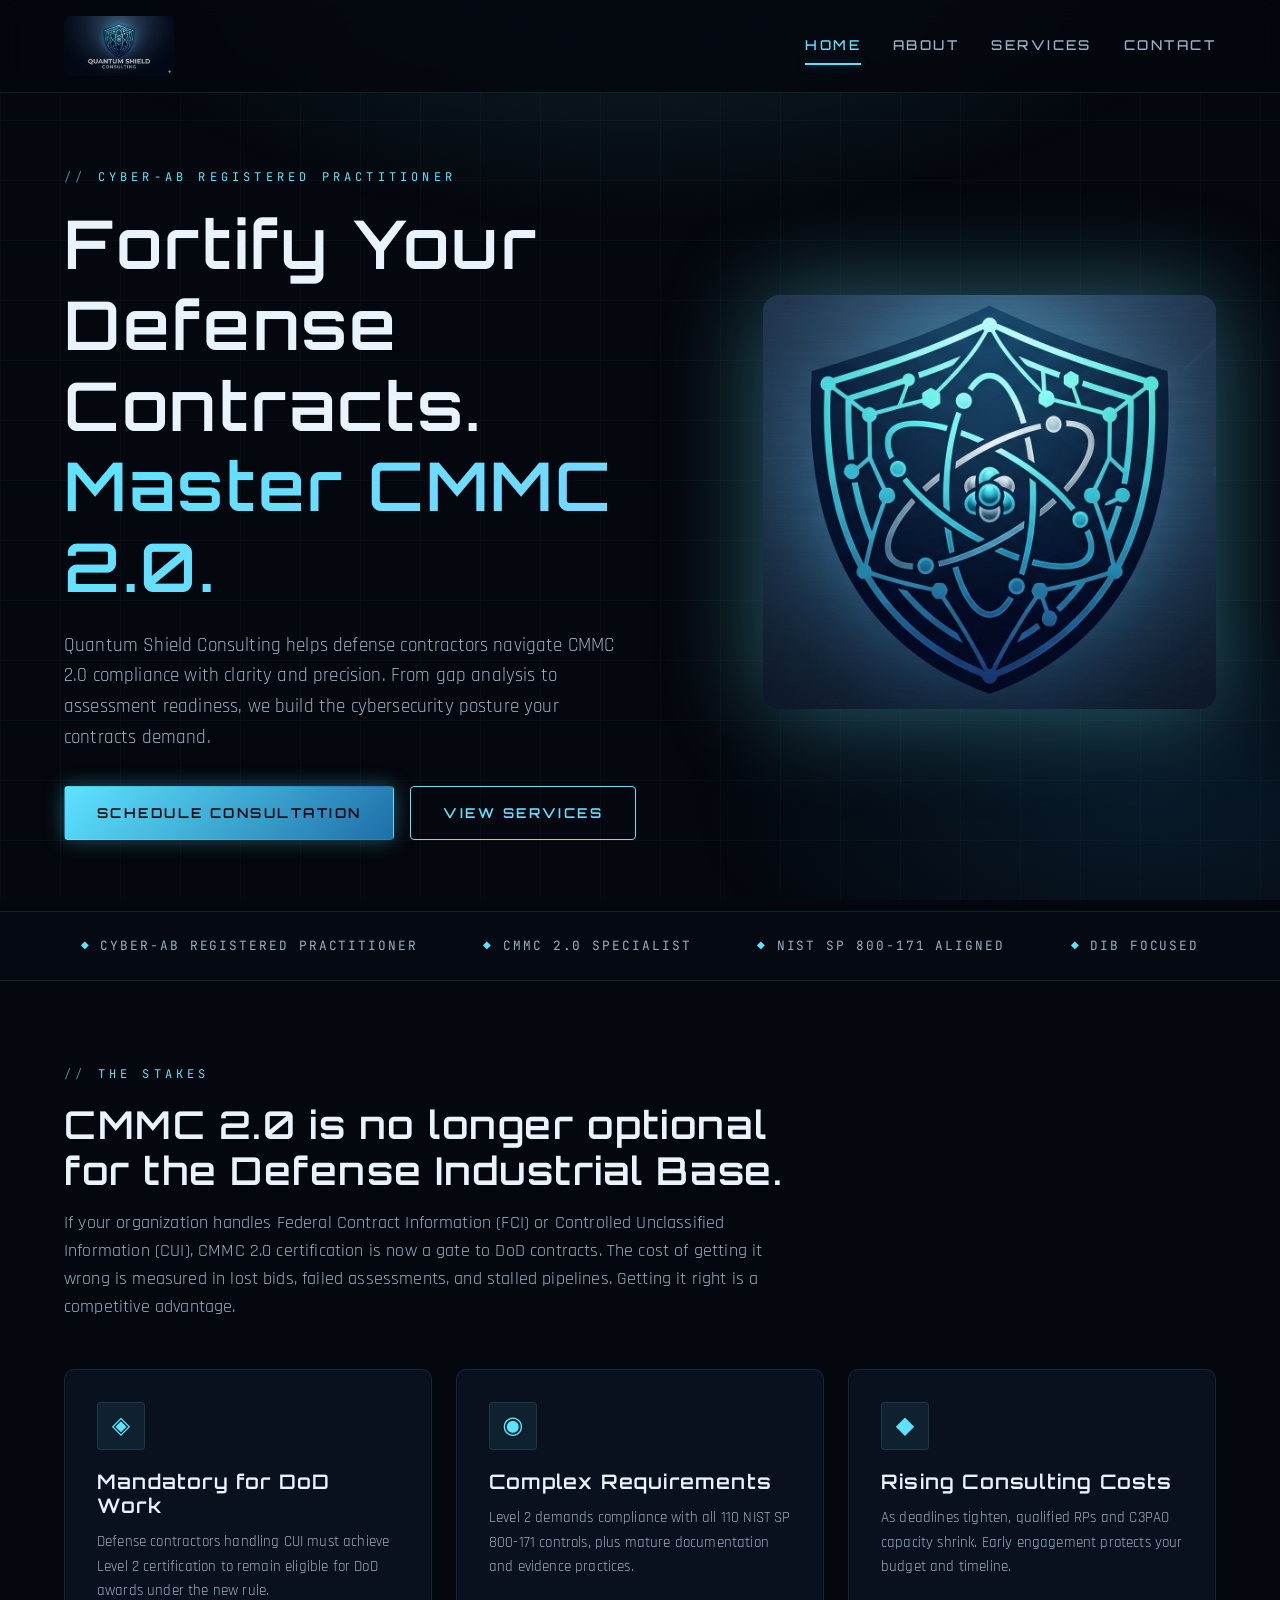
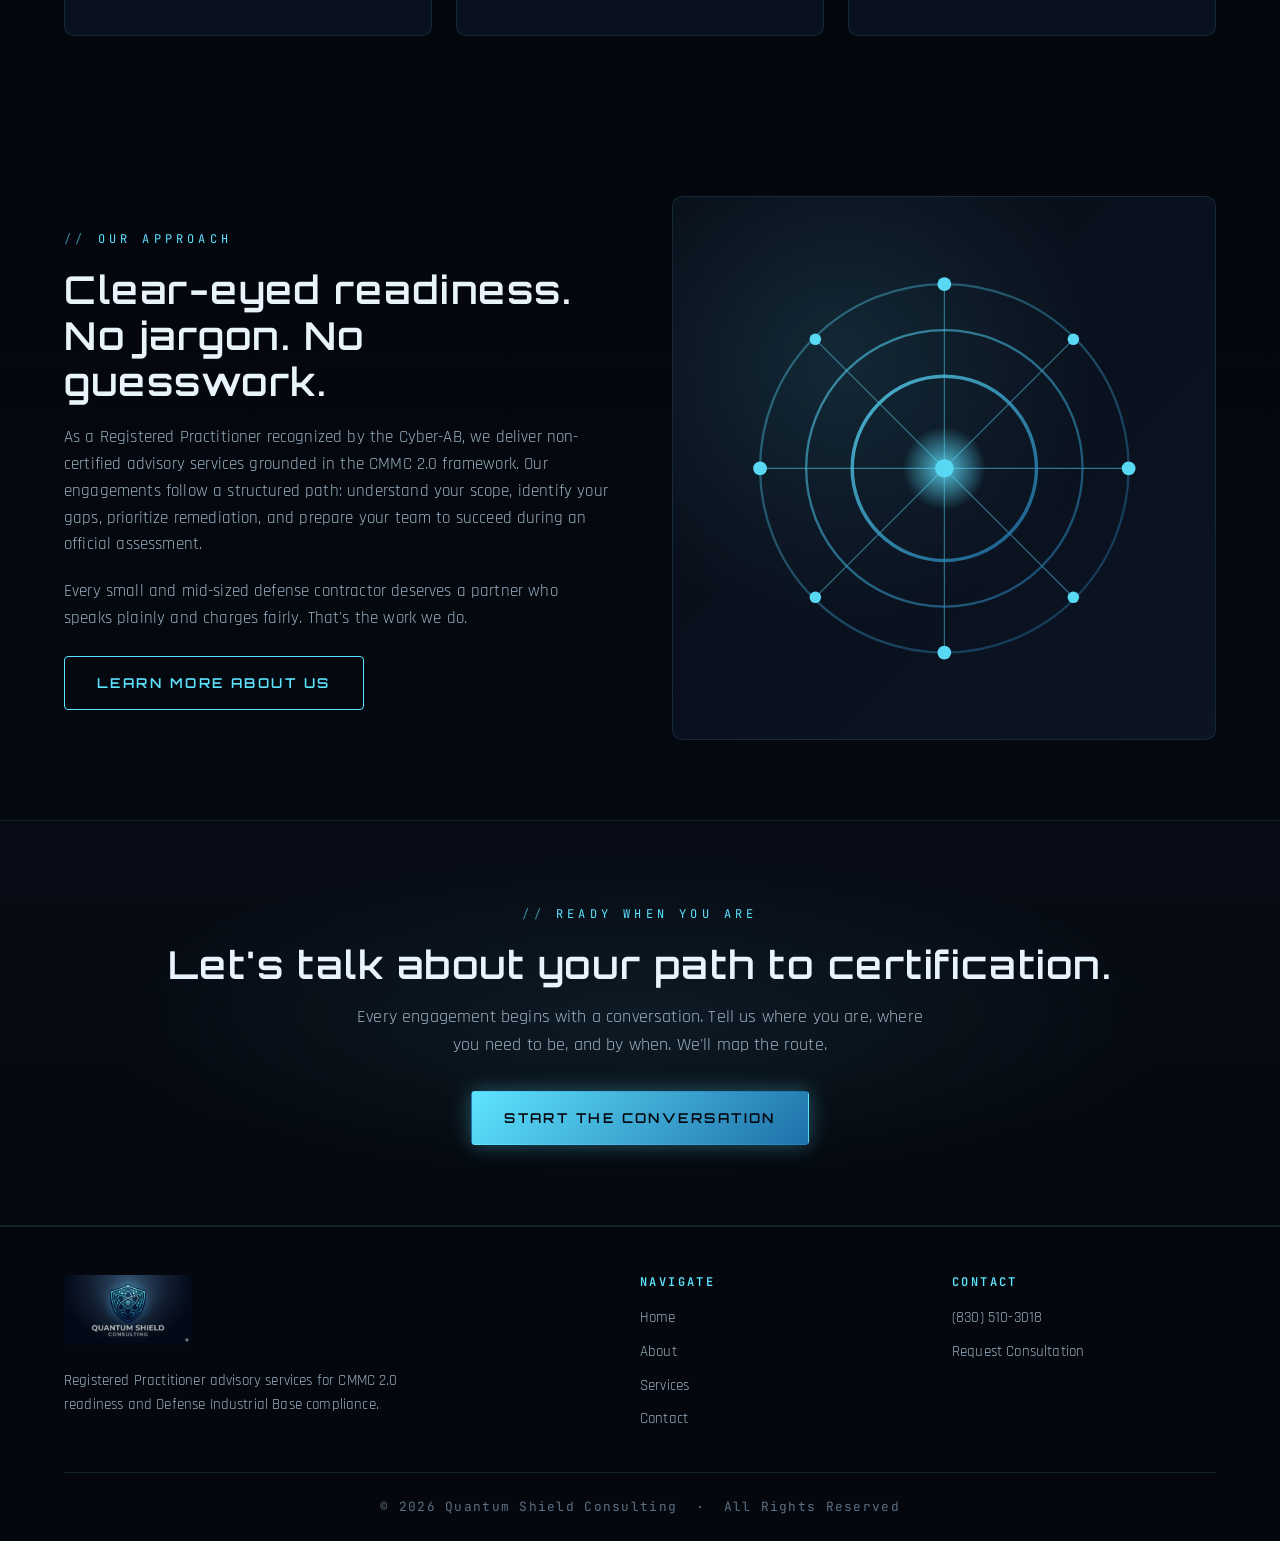
==== quantum-shield-website 2/index.html @ e6c02e5f "Add files via upload" ====
<!DOCTYPE html>
<html lang="en">
<head>
<meta charset="UTF-8">
<meta name="viewport" content="width=device-width, initial-scale=1.0">
<title>Quantum Shield Consulting — CMMC 2.0 Readiness & Compliance</title>
<meta name="description" content="Quantum Shield Consulting is a Cyber-AB Registered Practitioner (RP) firm helping defense contractors prepare for CMMC 2.0 certification.">
<link rel="icon" type="image/png" href="assets/logo.png">
<link rel="preconnect" href="https://fonts.googleapis.com">
<link rel="preconnect" href="https://fonts.gstatic.com" crossorigin>
<link href="https://fonts.googleapis.com/css2?family=Orbitron:wght@500;600;700;800&family=Rajdhani:wght@400;500;600;700&family=JetBrains+Mono:wght@400;500&display=swap" rel="stylesheet">
<link rel="stylesheet" href="styles.css">
</head>
<body>

<header class="site-header">
  <div class="nav-container">
    <a href="index.html" class="brand">
      <img src="assets/logo.png" alt="Quantum Shield Consulting" class="brand-logo">
    </a>
    <button class="nav-toggle" aria-label="Toggle menu" onclick="document.getElementById('nav-menu').classList.toggle('open')">☰</button>
    <nav>
      <ul id="nav-menu">
        <li><a href="index.html" class="active">Home</a></li>
        <li><a href="about.html">About</a></li>
        <li><a href="services.html">Services</a></li>
        <li><a href="contact.html">Contact</a></li>
      </ul>
    </nav>
  </div>
</header>

<main>

  <!-- HERO -->
  <section class="hero">
    <div class="container">
      <div class="hero-grid">
        <div>
          <span class="eyebrow fade-up">Cyber-AB Registered Practitioner</span>
          <h1 class="fade-up delay-1">
            Fortify Your Defense Contracts.
            <span class="accent">Master CMMC 2.0.</span>
          </h1>
          <p class="hero-sub fade-up delay-2">
            Quantum Shield Consulting helps defense contractors navigate CMMC 2.0
            compliance with clarity and precision. From gap analysis to assessment
            readiness, we build the cybersecurity posture your contracts demand.
          </p>
          <div class="hero-ctas fade-up delay-3">
            <a href="contact.html" class="btn btn-primary">Schedule Consultation</a>
            <a href="services.html" class="btn btn-outline">View Services</a>
          </div>
        </div>
        <div class="hero-visual fade-up delay-2">
          <img src="assets/logo-shield.png" alt="Quantum Shield emblem">
        </div>
      </div>
    </div>
  </section>

  <!-- CREDENTIAL BAR -->
  <div class="credential-bar">
    <div class="container">
      <div class="credential-item">Cyber-AB Registered Practitioner</div>
      <div class="credential-item">CMMC 2.0 Specialist</div>
      <div class="credential-item">NIST SP 800-171 Aligned</div>
      <div class="credential-item">DIB Focused</div>
    </div>
  </div>

  <!-- WHY CMMC MATTERS -->
  <section>
    <div class="container">
      <div class="section-header">
        <span class="eyebrow">The Stakes</span>
        <h2>CMMC 2.0 is no longer optional for the Defense Industrial Base.</h2>
        <p>
          If your organization handles Federal Contract Information (FCI) or Controlled
          Unclassified Information (CUI), CMMC 2.0 certification is now a gate to DoD
          contracts. The cost of getting it wrong is measured in lost bids, failed
          assessments, and stalled pipelines. Getting it right is a competitive advantage.
        </p>
      </div>

      <div class="card-grid">
        <div class="card">
          <div class="card-icon">◈</div>
          <h3>Mandatory for DoD Work</h3>
          <p>Defense contractors handling CUI must achieve Level 2 certification to remain eligible for DoD awards under the new rule.</p>
        </div>
        <div class="card">
          <div class="card-icon">◉</div>
          <h3>Complex Requirements</h3>
          <p>Level 2 demands compliance with all 110 NIST SP 800-171 controls, plus mature documentation and evidence practices.</p>
        </div>
        <div class="card">
          <div class="card-icon">◆</div>
          <h3>Rising Consulting Costs</h3>
          <p>As deadlines tighten, qualified RPs and C3PAO capacity shrink. Early engagement protects your budget and timeline.</p>
        </div>
      </div>
    </div>
  </section>

  <!-- OUR APPROACH -->
  <section style="background: linear-gradient(180deg, transparent, rgba(7,12,22,0.4));">
    <div class="container">
      <div class="feature-row">
        <div>
          <span class="eyebrow">Our Approach</span>
          <h2>Clear-eyed readiness. No jargon. No guesswork.</h2>
          <p style="margin: 1.25rem 0;">
            As a Registered Practitioner recognized by the Cyber-AB, we deliver
            non-certified advisory services grounded in the CMMC 2.0 framework. Our
            engagements follow a structured path: understand your scope, identify your
            gaps, prioritize remediation, and prepare your team to succeed during an
            official assessment.
          </p>
          <p>
            Every small and mid-sized defense contractor deserves a partner who speaks
            plainly and charges fairly. That's the work we do.
          </p>
          <a href="about.html" class="btn btn-outline" style="margin-top: 1.5rem;">Learn More About Us</a>
        </div>
        <div class="feature-visual orbital-container">
          <svg class="orbital-svg" viewBox="0 0 200 200" xmlns="http://www.w3.org/2000/svg">
            <defs>
              <linearGradient id="g1" x1="0%" y1="0%" x2="100%" y2="100%">
                <stop offset="0%" stop-color="#5ee3ff"/>
                <stop offset="100%" stop-color="#1e6fa8"/>
              </linearGradient>
              <radialGradient id="centerGlow">
                <stop offset="0%" stop-color="#5ee3ff" stop-opacity="0.9"/>
                <stop offset="100%" stop-color="#5ee3ff" stop-opacity="0"/>
              </radialGradient>
            </defs>

            <!-- Static cross lines with subtle pulse -->
            <g class="cross-lines" stroke="#5ee3ff" stroke-width="0.5" opacity="0.5">
              <line x1="100" y1="20" x2="100" y2="180"/>
              <line x1="20" y1="100" x2="180" y2="100"/>
              <line x1="44" y1="44" x2="156" y2="156"/>
              <line x1="156" y1="44" x2="44" y2="156"/>
            </g>

            <!-- Outer ring (rotates slowly clockwise) -->
            <g class="ring ring-outer">
              <circle cx="100" cy="100" r="80" fill="none" stroke="url(#g1)" stroke-width="1" opacity="0.4"/>
              <circle class="dot dot-1" cx="100" cy="20" r="3" fill="#5ee3ff"/>
              <circle class="dot dot-2" cx="180" cy="100" r="3" fill="#5ee3ff"/>
              <circle class="dot dot-3" cx="100" cy="180" r="3" fill="#5ee3ff"/>
              <circle class="dot dot-4" cx="20" cy="100" r="3" fill="#5ee3ff"/>
            </g>

            <!-- Middle ring (rotates faster counter-clockwise) -->
            <g class="ring ring-middle">
              <circle cx="100" cy="100" r="60" fill="none" stroke="url(#g1)" stroke-width="1" opacity="0.6"/>
              <circle class="dot dot-5" cx="156" cy="44" r="2.5" fill="#5ee3ff"/>
              <circle class="dot dot-6" cx="156" cy="156" r="2.5" fill="#5ee3ff"/>
              <circle class="dot dot-7" cx="44" cy="156" r="2.5" fill="#5ee3ff"/>
              <circle class="dot dot-8" cx="44" cy="44" r="2.5" fill="#5ee3ff"/>
            </g>

            <!-- Inner ring (rotates fastest clockwise) -->
            <g class="ring ring-inner">
              <circle cx="100" cy="100" r="40" fill="none" stroke="url(#g1)" stroke-width="1.5" opacity="0.8"/>
            </g>

            <!-- Center glow + core dot -->
            <circle class="center-glow" cx="100" cy="100" r="18" fill="url(#centerGlow)"/>
            <circle class="center-dot" cx="100" cy="100" r="4" fill="#5ee3ff"/>
          </svg>
        </div>
      </div>
    </div>
  </section>

  <!-- CTA -->
  <section class="cta-section">
    <div class="container">
      <span class="eyebrow">Ready When You Are</span>
      <h2>Let's talk about your path to certification.</h2>
      <p>
        Every engagement begins with a conversation. Tell us where you are, where you
        need to be, and by when. We'll map the route.
      </p>
      <a href="contact.html" class="btn btn-primary">Start the Conversation</a>
    </div>
  </section>

</main>

<footer class="site-footer">
  <div class="container">
    <div class="footer-grid">
      <div class="footer-brand">
        <a href="index.html" class="brand">
          <img src="assets/logo.png" alt="Quantum Shield Consulting" class="footer-logo">
        </a>
        <p>Registered Practitioner advisory services for CMMC 2.0 readiness and Defense Industrial Base compliance.</p>
      </div>
      <div>
        <h4>Navigate</h4>
        <ul>
          <li><a href="index.html">Home</a></li>
          <li><a href="about.html">About</a></li>
          <li><a href="services.html">Services</a></li>
          <li><a href="contact.html">Contact</a></li>
        </ul>
      </div>
      <div>
        <h4>Contact</h4>
        <ul>
          <li><a href="tel:+18305103018">(830) 510-3018</a></li>
          <li><a href="contact.html">Request Consultation</a></li>
        </ul>
      </div>
    </div>
    <div class="footer-bottom">
      © 2026 Quantum Shield Consulting &nbsp;·&nbsp; All Rights Reserved
    </div>
  </div>
</footer>

<script>
  // 3D tilt effect on the orbital visual
  document.querySelectorAll('.orbital-container').forEach(container => {
    const svg = container.querySelector('.orbital-svg');
    if (!svg) return;

    container.addEventListener('mousemove', (e) => {
      const rect = container.getBoundingClientRect();
      const x = e.clientX - rect.left;
      const y = e.clientY - rect.top;
      const centerX = rect.width / 2;
      const centerY = rect.height / 2;
      const rotateX = ((y - centerY) / centerY) * -12;
      const rotateY = ((x - centerX) / centerX) * 12;
      svg.style.transform = `perspective(900px) rotateX(${rotateX}deg) rotateY(${rotateY}deg) scale(1.02)`;
    });

    container.addEventListener('mouseleave', () => {
      svg.style.transform = 'perspective(900px) rotateX(0deg) rotateY(0deg) scale(1)';
    });
  });
</script>

</body>
</html>
---- quantum-shield-website 2/styles.css ----
/* =========================================================
   Quantum Shield Consulting — Global Styles
   Palette pulled from the company logo:
     - Deep space black/navy backgrounds
     - Cyan / electric teal primary accents
     - Silver-white text
   ========================================================= */

:root {
  --bg-0: #04070d;
  --bg-1: #070c16;
  --bg-2: #0c1424;
  --bg-panel: rgba(12, 22, 38, 0.72);
  --border-subtle: rgba(100, 220, 255, 0.12);
  --border-strong: rgba(100, 220, 255, 0.28);

  --accent: #5ee3ff;          /* cyan highlight from logo */
  --accent-2: #7bd4ff;
  --accent-deep: #1e6fa8;     /* deeper navy-cyan */
  --accent-glow: rgba(94, 227, 255, 0.35);

  --text-primary: #e8f3fb;
  --text-secondary: #9ab0c2;
  --text-muted: #5d6f82;

  --font-display: 'Orbitron', 'Rajdhani', system-ui, sans-serif;
  --font-body: 'Rajdhani', 'Inter', system-ui, sans-serif;
  --font-mono: 'JetBrains Mono', 'Courier New', monospace;

  --radius: 4px;
  --radius-lg: 10px;
  --shadow-glow: 0 0 40px rgba(94, 227, 255, 0.08);
  --shadow-panel: 0 10px 40px rgba(0, 0, 0, 0.5);

  --max-width: 1200px;
}

* { box-sizing: border-box; margin: 0; padding: 0; }

html { scroll-behavior: smooth; }

body {
  font-family: var(--font-body);
  background: var(--bg-0);
  color: var(--text-primary);
  line-height: 1.6;
  min-height: 100vh;
  overflow-x: hidden;
  font-weight: 400;
  letter-spacing: 0.01em;
}

/* Atmospheric background grid */
body::before {
  content: '';
  position: fixed;
  inset: 0;
  background-image:
    linear-gradient(rgba(94, 227, 255, 0.035) 1px, transparent 1px),
    linear-gradient(90deg, rgba(94, 227, 255, 0.035) 1px, transparent 1px);
  background-size: 60px 60px;
  pointer-events: none;
  z-index: 0;
}

body::after {
  content: '';
  position: fixed;
  inset: 0;
  background:
    radial-gradient(ellipse 80% 60% at 50% -10%, rgba(94, 227, 255, 0.15), transparent 60%),
    radial-gradient(ellipse 60% 40% at 90% 90%, rgba(30, 111, 168, 0.18), transparent 60%);
  pointer-events: none;
  z-index: 0;
}

main, header, footer { position: relative; z-index: 1; }

/* ---------- Typography ---------- */
h1, h2, h3, h4 {
  font-family: var(--font-display);
  font-weight: 600;
  letter-spacing: 0.04em;
  color: var(--text-primary);
  line-height: 1.2;
}

h1 { font-size: clamp(2.2rem, 5vw, 3.8rem); }
h2 { font-size: clamp(1.6rem, 3.5vw, 2.4rem); }
h3 { font-size: 1.25rem; letter-spacing: 0.06em; }

p { color: var(--text-secondary); font-size: 1.05rem; }

a { color: var(--accent); text-decoration: none; transition: color 0.2s; }
a:hover { color: var(--accent-2); }

/* ---------- Header / Navigation ---------- */
.site-header {
  position: sticky;
  top: 0;
  z-index: 100;
  background: rgba(4, 7, 13, 0.85);
  backdrop-filter: blur(14px);
  -webkit-backdrop-filter: blur(14px);
  border-bottom: 1px solid var(--border-subtle);
}

.nav-container {
  max-width: var(--max-width);
  margin: 0 auto;
  padding: 1rem 1.5rem;
  display: flex;
  justify-content: space-between;
  align-items: center;
  gap: 1rem;
}

.brand {
  display: flex;
  align-items: center;
  gap: 0.85rem;
  color: var(--text-primary);
}

.brand-logo {
  height: 60px;
  width: auto;
  border-radius: 6px;
  transition: filter 0.3s;
}

.brand-logo:hover {
  filter: brightness(1.1) drop-shadow(0 0 12px rgba(94, 227, 255, 0.35));
}

.footer-logo {
  height: 70px;
  width: auto;
  border-radius: 6px;
  margin-bottom: 0.5rem;
}

/* Legacy brand text styles (kept for any residual use) */
.brand img:not(.brand-logo):not(.footer-logo) {
  height: 46px;
  width: auto;
  filter: drop-shadow(0 0 8px rgba(94, 227, 255, 0.25));
}

.brand-name {
  font-family: var(--font-display);
  font-size: 1.1rem;
  font-weight: 700;
  letter-spacing: 0.12em;
  text-transform: uppercase;
  line-height: 1;
}

.brand-tag {
  display: block;
  font-family: var(--font-mono);
  font-size: 0.65rem;
  color: var(--accent);
  letter-spacing: 0.3em;
  margin-top: 4px;
  text-transform: uppercase;
}

nav ul {
  list-style: none;
  display: flex;
  gap: 2rem;
}

nav a {
  font-family: var(--font-display);
  font-size: 0.85rem;
  font-weight: 500;
  letter-spacing: 0.18em;
  text-transform: uppercase;
  color: var(--text-secondary);
  padding: 0.5rem 0;
  position: relative;
}

nav a:hover, nav a.active {
  color: var(--accent);
}

nav a.active::after {
  content: '';
  position: absolute;
  bottom: -4px;
  left: 0;
  right: 0;
  height: 2px;
  background: var(--accent);
  box-shadow: 0 0 10px var(--accent-glow);
}

.nav-toggle {
  display: none;
  background: none;
  border: 1px solid var(--border-strong);
  color: var(--accent);
  font-size: 1.5rem;
  padding: 0.3rem 0.7rem;
  cursor: pointer;
  border-radius: var(--radius);
}

/* ---------- Layout helpers ---------- */
.container {
  max-width: var(--max-width);
  margin: 0 auto;
  padding: 0 1.5rem;
}

section { padding: 5rem 0; }

.eyebrow {
  font-family: var(--font-mono);
  font-size: 0.75rem;
  color: var(--accent);
  letter-spacing: 0.35em;
  text-transform: uppercase;
  margin-bottom: 1rem;
  display: inline-block;
}

.eyebrow::before {
  content: '// ';
  opacity: 0.6;
}

/* ---------- Buttons ---------- */
.btn {
  display: inline-block;
  font-family: var(--font-display);
  font-size: 0.85rem;
  font-weight: 600;
  letter-spacing: 0.18em;
  text-transform: uppercase;
  padding: 0.95rem 2rem;
  border-radius: var(--radius);
  cursor: pointer;
  transition: all 0.25s;
  border: 1px solid transparent;
}

.btn-primary {
  background: linear-gradient(135deg, var(--accent) 0%, var(--accent-deep) 100%);
  color: #04070d;
  box-shadow: 0 0 20px var(--accent-glow);
}
.btn-primary:hover {
  transform: translateY(-2px);
  box-shadow: 0 0 30px var(--accent-glow), 0 6px 20px rgba(0,0,0,0.3);
  color: #04070d;
}

.btn-outline {
  background: transparent;
  color: var(--accent);
  border: 1px solid var(--accent);
}
.btn-outline:hover {
  background: rgba(94, 227, 255, 0.08);
  box-shadow: 0 0 20px var(--accent-glow);
}

/* ---------- Hero ---------- */
.hero {
  min-height: calc(100vh - 82px);
  display: flex;
  align-items: center;
  padding: 4rem 0;
  position: relative;
}

.hero-grid {
  display: grid;
  grid-template-columns: 1.4fr 1fr;
  gap: 4rem;
  align-items: center;
}

.hero h1 {
  font-size: clamp(2.5rem, 5.5vw, 4.2rem);
  margin-bottom: 1.5rem;
}

.hero h1 .accent {
  background: linear-gradient(135deg, var(--accent) 0%, var(--accent-2) 100%);
  -webkit-background-clip: text;
  background-clip: text;
  -webkit-text-fill-color: transparent;
  display: block;
}

.hero-sub {
  font-size: 1.2rem;
  color: var(--text-secondary);
  margin-bottom: 2rem;
  max-width: 560px;
}

.hero-ctas { display: flex; gap: 1rem; flex-wrap: wrap; }

.hero-visual {
  position: relative;
  display: flex;
  align-items: center;
  justify-content: center;
}

.hero-visual img {
  width: 100%;
  max-width: 480px;
  border-radius: 16px;
  filter: drop-shadow(0 0 50px rgba(94, 227, 255, 0.4));
  animation: float 6s ease-in-out infinite;
}

@keyframes float {
  0%, 100% { transform: translateY(0); }
  50% { transform: translateY(-12px); }
}

.hero-visual::before {
  content: '';
  position: absolute;
  inset: -40px;
  background: radial-gradient(circle, rgba(94, 227, 255, 0.15), transparent 60%);
  z-index: -1;
  animation: pulse 4s ease-in-out infinite;
}

@keyframes pulse {
  0%, 100% { opacity: 0.6; transform: scale(1); }
  50% { opacity: 1; transform: scale(1.05); }
}

/* ---------- Credential bar (under hero) ---------- */
.credential-bar {
  border-top: 1px solid var(--border-subtle);
  border-bottom: 1px solid var(--border-subtle);
  background: rgba(7, 12, 22, 0.5);
  padding: 1.5rem 0;
}

.credential-bar .container {
  display: flex;
  justify-content: space-around;
  align-items: center;
  flex-wrap: wrap;
  gap: 2rem;
}

.credential-item {
  font-family: var(--font-mono);
  font-size: 0.8rem;
  color: var(--text-secondary);
  letter-spacing: 0.15em;
  text-transform: uppercase;
  display: flex;
  align-items: center;
  gap: 0.6rem;
}

.credential-item::before {
  content: '◆';
  color: var(--accent);
}

/* ---------- Section headings ---------- */
.section-header { margin-bottom: 3rem; max-width: 720px; }
.section-header p { font-size: 1.1rem; margin-top: 1rem; }

/* ---------- Card grid ---------- */
.card-grid {
  display: grid;
  grid-template-columns: repeat(auto-fit, minmax(300px, 1fr));
  gap: 1.5rem;
}

.card {
  background: var(--bg-panel);
  border: 1px solid var(--border-subtle);
  border-radius: var(--radius-lg);
  padding: 2rem;
  position: relative;
  overflow: hidden;
  transition: all 0.3s;
  backdrop-filter: blur(6px);
}

.card::before {
  content: '';
  position: absolute;
  top: 0; left: 0; right: 0;
  height: 2px;
  background: linear-gradient(90deg, transparent, var(--accent), transparent);
  opacity: 0;
  transition: opacity 0.3s;
}

.card:hover {
  border-color: var(--border-strong);
  transform: translateY(-4px);
  box-shadow: var(--shadow-panel), 0 0 30px rgba(94, 227, 255, 0.08);
}

.card:hover::before { opacity: 1; }

.card-icon {
  width: 48px;
  height: 48px;
  display: flex;
  align-items: center;
  justify-content: center;
  background: rgba(94, 227, 255, 0.08);
  border: 1px solid var(--border-subtle);
  border-radius: var(--radius);
  color: var(--accent);
  margin-bottom: 1.25rem;
  font-size: 1.5rem;
}

.card h3 { margin-bottom: 0.75rem; color: var(--text-primary); }
.card p { font-size: 0.95rem; }

/* ---------- CMMC info / feature rows ---------- */
.feature-row {
  display: grid;
  grid-template-columns: 1fr 1fr;
  gap: 4rem;
  align-items: center;
}

.feature-row.reverse { direction: rtl; }
.feature-row.reverse > * { direction: ltr; }

.feature-visual {
  aspect-ratio: 1;
  border: 1px solid var(--border-subtle);
  border-radius: var(--radius-lg);
  background:
    radial-gradient(circle at 30% 30%, rgba(94, 227, 255, 0.12), transparent 50%),
    linear-gradient(135deg, var(--bg-1), var(--bg-2));
  position: relative;
  overflow: hidden;
  display: flex;
  align-items: center;
  justify-content: center;
}

/* ---------- Orbital animated visual ---------- */
.orbital-container {
  perspective: 900px;
  cursor: crosshair;
}

.orbital-svg {
  width: 85%;
  height: 85%;
  opacity: 0.95;
  transform-style: preserve-3d;
  transition: transform 0.4s cubic-bezier(0.23, 1, 0.32, 1);
  will-change: transform;
}

/* Each ring rotates around the SVG's center point */
.ring {
  transform-origin: 100px 100px;
}

.ring-outer  { animation: orbit-cw 45s linear infinite; }
.ring-middle { animation: orbit-ccw 28s linear infinite; }
.ring-inner  { animation: orbit-cw 18s linear infinite; }

@keyframes orbit-cw {
  from { transform: rotate(0deg); }
  to   { transform: rotate(360deg); }
}

@keyframes orbit-ccw {
  from { transform: rotate(0deg); }
  to   { transform: rotate(-360deg); }
}

/* Pulsing dots around the perimeter */
.dot {
  transform-box: fill-box;
  transform-origin: center;
  animation: pulse-dot 3s ease-in-out infinite;
}

.dot-1 { animation-delay: 0s; }
.dot-2 { animation-delay: 0.35s; }
.dot-3 { animation-delay: 0.70s; }
.dot-4 { animation-delay: 1.05s; }
.dot-5 { animation-delay: 0.17s; }
.dot-6 { animation-delay: 0.52s; }
.dot-7 { animation-delay: 0.87s; }
.dot-8 { animation-delay: 1.22s; }

@keyframes pulse-dot {
  0%, 100% {
    opacity: 1;
    filter: drop-shadow(0 0 2px rgba(94, 227, 255, 0.3));
  }
  50% {
    opacity: 0.45;
    filter: drop-shadow(0 0 8px rgba(94, 227, 255, 1));
  }
}

/* Center core pulse */
.center-dot {
  transform-box: fill-box;
  transform-origin: center;
  animation: pulse-center 2.2s ease-in-out infinite;
}

.center-glow {
  transform-box: fill-box;
  transform-origin: center;
  animation: pulse-glow 2.2s ease-in-out infinite;
}

@keyframes pulse-center {
  0%, 100% {
    filter: drop-shadow(0 0 3px rgba(94, 227, 255, 0.8));
  }
  50% {
    filter: drop-shadow(0 0 14px rgba(94, 227, 255, 1));
  }
}

@keyframes pulse-glow {
  0%, 100% { opacity: 0.4; transform: scale(1); }
  50%      { opacity: 0.85; transform: scale(1.4); }
}

/* Subtle pulse on the cross lines */
.cross-lines {
  animation: lines-pulse 5s ease-in-out infinite;
}

@keyframes lines-pulse {
  0%, 100% { opacity: 0.3; }
  50%      { opacity: 0.65; }
}

/* Hover: speed everything up and intensify */
.orbital-container:hover .ring-outer  { animation-duration: 14s; }
.orbital-container:hover .ring-middle { animation-duration: 9s; }
.orbital-container:hover .ring-inner  { animation-duration: 5s; }
.orbital-container:hover .dot,
.orbital-container:hover .center-dot,
.orbital-container:hover .center-glow { animation-duration: 1.2s; }

/* Respect user's motion preferences */
@media (prefers-reduced-motion: reduce) {
  .ring-outer, .ring-middle, .ring-inner,
  .dot, .center-dot, .center-glow, .cross-lines {
    animation: none !important;
  }
  .orbital-svg { transition: none; }
}

/* ---------- Services page ---------- */
.service-block {
  background: var(--bg-panel);
  border: 1px solid var(--border-subtle);
  border-radius: var(--radius-lg);
  padding: 2.5rem;
  margin-bottom: 1.5rem;
  position: relative;
}

.service-block-header {
  display: flex;
  justify-content: space-between;
  align-items: flex-start;
  gap: 2rem;
  flex-wrap: wrap;
  margin-bottom: 1.5rem;
  padding-bottom: 1.5rem;
  border-bottom: 1px solid var(--border-subtle);
}

.service-block h3 {
  font-size: 1.5rem;
  margin-bottom: 0.5rem;
}

.service-tag {
  font-family: var(--font-mono);
  font-size: 0.7rem;
  letter-spacing: 0.2em;
  text-transform: uppercase;
  color: var(--accent);
}

.service-price {
  font-family: var(--font-display);
  font-size: 1.5rem;
  font-weight: 700;
  color: var(--accent);
  white-space: nowrap;
}

.service-price small {
  display: block;
  font-size: 0.7rem;
  color: var(--text-muted);
  font-weight: 400;
  letter-spacing: 0.15em;
  text-transform: uppercase;
  margin-top: 4px;
}

.service-block ul { list-style: none; }
.service-block ul li {
  padding: 0.5rem 0 0.5rem 1.8rem;
  position: relative;
  color: var(--text-secondary);
  font-size: 0.98rem;
}
.service-block ul li::before {
  content: '▸';
  position: absolute;
  left: 0;
  color: var(--accent);
  font-weight: bold;
}

/* ---------- About page ---------- */
.about-hero {
  padding: 5rem 0 3rem;
}

.about-content {
  display: grid;
  grid-template-columns: 1fr 1fr;
  gap: 4rem;
  align-items: start;
}

.about-content h2 { margin-bottom: 1.5rem; }
.about-content p { margin-bottom: 1.25rem; font-size: 1.05rem; }

.stat-grid {
  display: grid;
  grid-template-columns: repeat(2, 1fr);
  gap: 1rem;
  margin-top: 2rem;
}

.stat {
  background: var(--bg-panel);
  border: 1px solid var(--border-subtle);
  border-radius: var(--radius);
  padding: 1.5rem;
  text-align: center;
}

.stat-value {
  font-family: var(--font-display);
  font-size: 2rem;
  font-weight: 700;
  color: var(--accent);
  display: block;
}

.stat-label {
  font-family: var(--font-mono);
  font-size: 0.75rem;
  text-transform: uppercase;
  letter-spacing: 0.15em;
  color: var(--text-muted);
}

/* ---------- Contact page ---------- */
.contact-grid {
  display: grid;
  grid-template-columns: 1fr 1fr;
  gap: 3rem;
}

.contact-info-block { display: flex; flex-direction: column; gap: 1.5rem; }

.contact-method {
  display: flex;
  gap: 1rem;
  padding: 1.5rem;
  background: var(--bg-panel);
  border: 1px solid var(--border-subtle);
  border-radius: var(--radius-lg);
  transition: all 0.3s;
}

.contact-method:hover {
  border-color: var(--border-strong);
  transform: translateX(4px);
}

.contact-icon {
  width: 44px;
  height: 44px;
  min-width: 44px;
  background: rgba(94, 227, 255, 0.08);
  border: 1px solid var(--border-subtle);
  border-radius: var(--radius);
  display: flex;
  align-items: center;
  justify-content: center;
  color: var(--accent);
  font-size: 1.2rem;
}

.contact-method h4 {
  font-family: var(--font-mono);
  font-size: 0.75rem;
  letter-spacing: 0.2em;
  text-transform: uppercase;
  color: var(--text-muted);
  margin-bottom: 0.25rem;
}

.contact-method p, .contact-method a {
  font-family: var(--font-display);
  font-size: 1.05rem;
  color: var(--text-primary);
}

/* Contact form */
.contact-form {
  background: var(--bg-panel);
  border: 1px solid var(--border-subtle);
  border-radius: var(--radius-lg);
  padding: 2.5rem;
}

.form-group { margin-bottom: 1.25rem; }
.form-group label {
  display: block;
  font-family: var(--font-mono);
  font-size: 0.75rem;
  letter-spacing: 0.15em;
  text-transform: uppercase;
  color: var(--text-secondary);
  margin-bottom: 0.5rem;
}

.form-group input,
.form-group select,
.form-group textarea {
  width: 100%;
  background: var(--bg-0);
  border: 1px solid var(--border-subtle);
  border-radius: var(--radius);
  padding: 0.85rem 1rem;
  color: var(--text-primary);
  font-family: var(--font-body);
  font-size: 1rem;
  transition: all 0.2s;
}

.form-group input:focus,
.form-group select:focus,
.form-group textarea:focus {
  outline: none;
  border-color: var(--accent);
  box-shadow: 0 0 0 3px rgba(94, 227, 255, 0.15);
}

.form-group textarea { resize: vertical; min-height: 140px; }

/* ---------- CTA section ---------- */
.cta-section {
  background:
    radial-gradient(ellipse at center, rgba(94, 227, 255, 0.08), transparent 60%),
    linear-gradient(180deg, var(--bg-1), var(--bg-0));
  border-top: 1px solid var(--border-subtle);
  border-bottom: 1px solid var(--border-subtle);
  text-align: center;
  padding: 5rem 0;
}

.cta-section h2 { margin-bottom: 1rem; }
.cta-section p {
  max-width: 580px;
  margin: 0 auto 2rem;
  font-size: 1.1rem;
}

/* ---------- Footer ---------- */
.site-footer {
  background: var(--bg-0);
  border-top: 1px solid var(--border-subtle);
  padding: 3rem 0 1.5rem;
}

.footer-grid {
  display: grid;
  grid-template-columns: 2fr 1fr 1fr;
  gap: 3rem;
  margin-bottom: 2rem;
}

.footer-brand p {
  font-size: 0.95rem;
  margin-top: 1rem;
  max-width: 380px;
}

.site-footer h4 {
  font-family: var(--font-mono);
  font-size: 0.75rem;
  letter-spacing: 0.2em;
  text-transform: uppercase;
  color: var(--accent);
  margin-bottom: 1rem;
}

.site-footer ul { list-style: none; }
.site-footer li { margin-bottom: 0.5rem; }
.site-footer li a { color: var(--text-secondary); font-size: 0.95rem; }
.site-footer li a:hover { color: var(--accent); }

.footer-bottom {
  border-top: 1px solid var(--border-subtle);
  padding-top: 1.5rem;
  text-align: center;
  font-family: var(--font-mono);
  font-size: 0.8rem;
  color: var(--text-muted);
  letter-spacing: 0.1em;
}

/* ---------- Responsive ---------- */
@media (max-width: 900px) {
  .hero-grid,
  .about-content,
  .contact-grid,
  .feature-row {
    grid-template-columns: 1fr;
    gap: 2.5rem;
  }
  .footer-grid { grid-template-columns: 1fr; gap: 2rem; }
  .feature-row.reverse { direction: ltr; }

  nav ul {
    display: none;
    position: absolute;
    top: 100%;
    left: 0;
    right: 0;
    flex-direction: column;
    gap: 0;
    background: var(--bg-1);
    border-bottom: 1px solid var(--border-subtle);
    padding: 1rem 1.5rem;
  }
  nav ul.open { display: flex; }
  nav a { display: block; padding: 0.75rem 0; }
  .nav-toggle { display: block; }
}

@media (max-width: 600px) {
  .hero { padding: 2rem 0 4rem; }
  .service-block { padding: 1.75rem; }
  .service-block-header { flex-direction: column; }
  .contact-form { padding: 1.75rem; }
  section { padding: 3.5rem 0; }
}

/* ---------- Entrance animations ---------- */
.fade-up {
  opacity: 0;
  transform: translateY(20px);
  animation: fadeUp 0.8s forwards;
}

@keyframes fadeUp {
  to { opacity: 1; transform: translateY(0); }
}

.fade-up.delay-1 { animation-delay: 0.15s; }
.fade-up.delay-2 { animation-delay: 0.3s; }
.fade-up.delay-3 { animation-delay: 0.45s; }
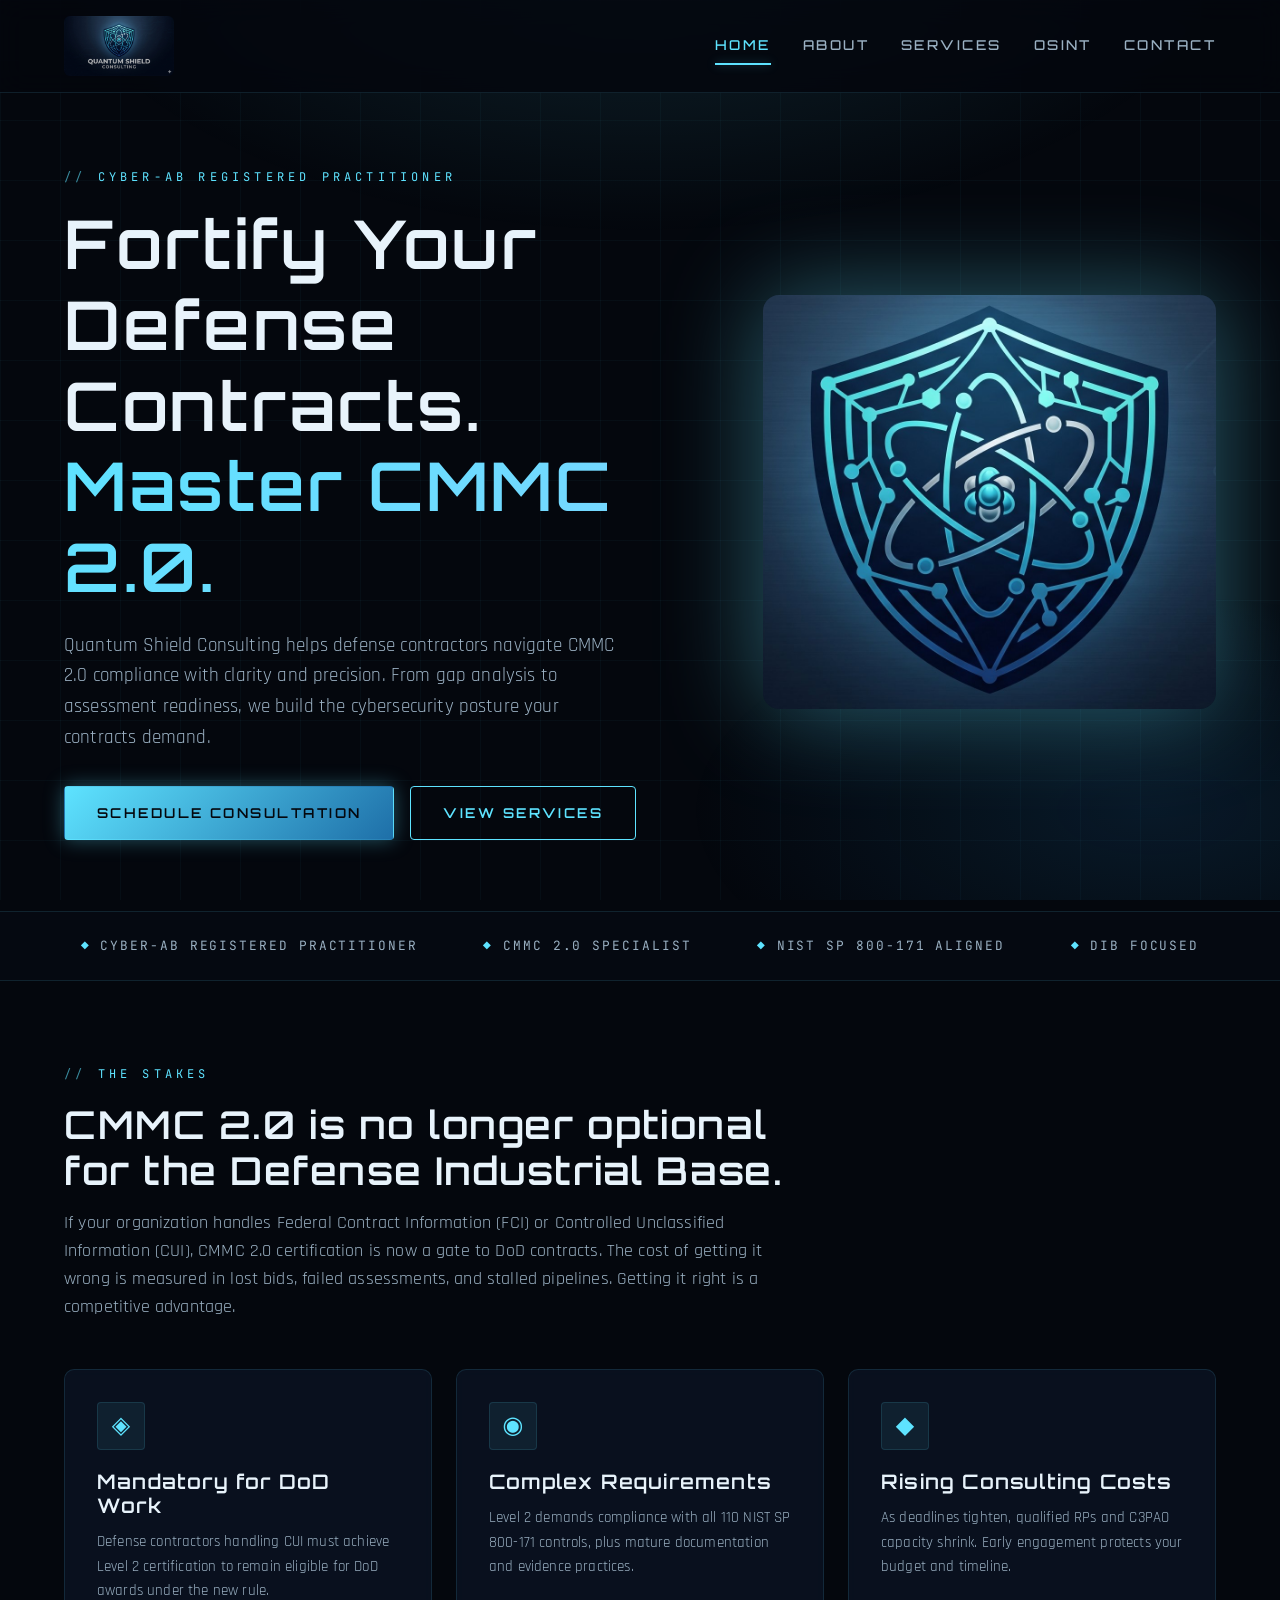
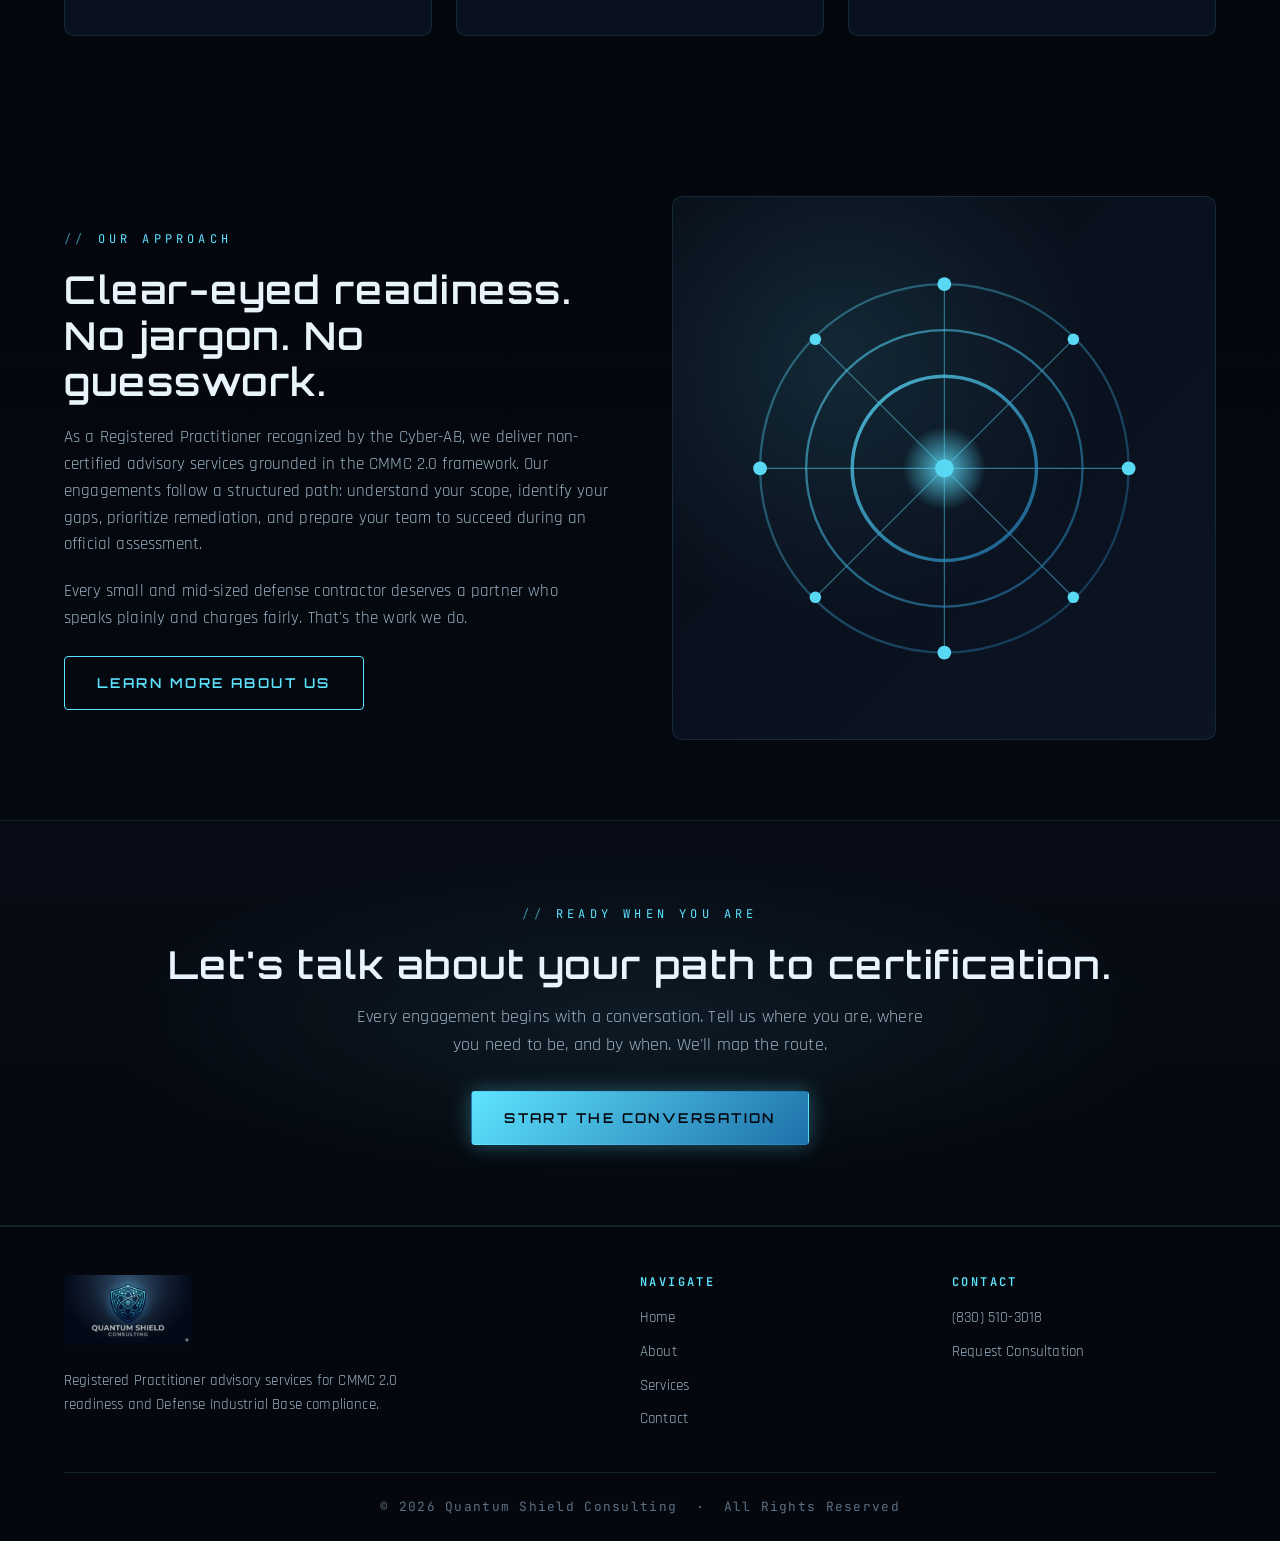
==== commit f7c8e1a7: "Add Executive OSINT Assessment page and update site navigation New osint.html covers: threat landsca" ====
--- a/quantum-shield-website 2/index.html
+++ b/quantum-shield-website 2/index.html
@@ -24,6 +24,7 @@
         <li><a href="index.html" class="active">Home</a></li>
         <li><a href="about.html">About</a></li>
         <li><a href="services.html">Services</a></li>
+        <li><a href="osint.html">OSINT</a></li>
         <li><a href="contact.html">Contact</a></li>
       </ul>
     </nav>
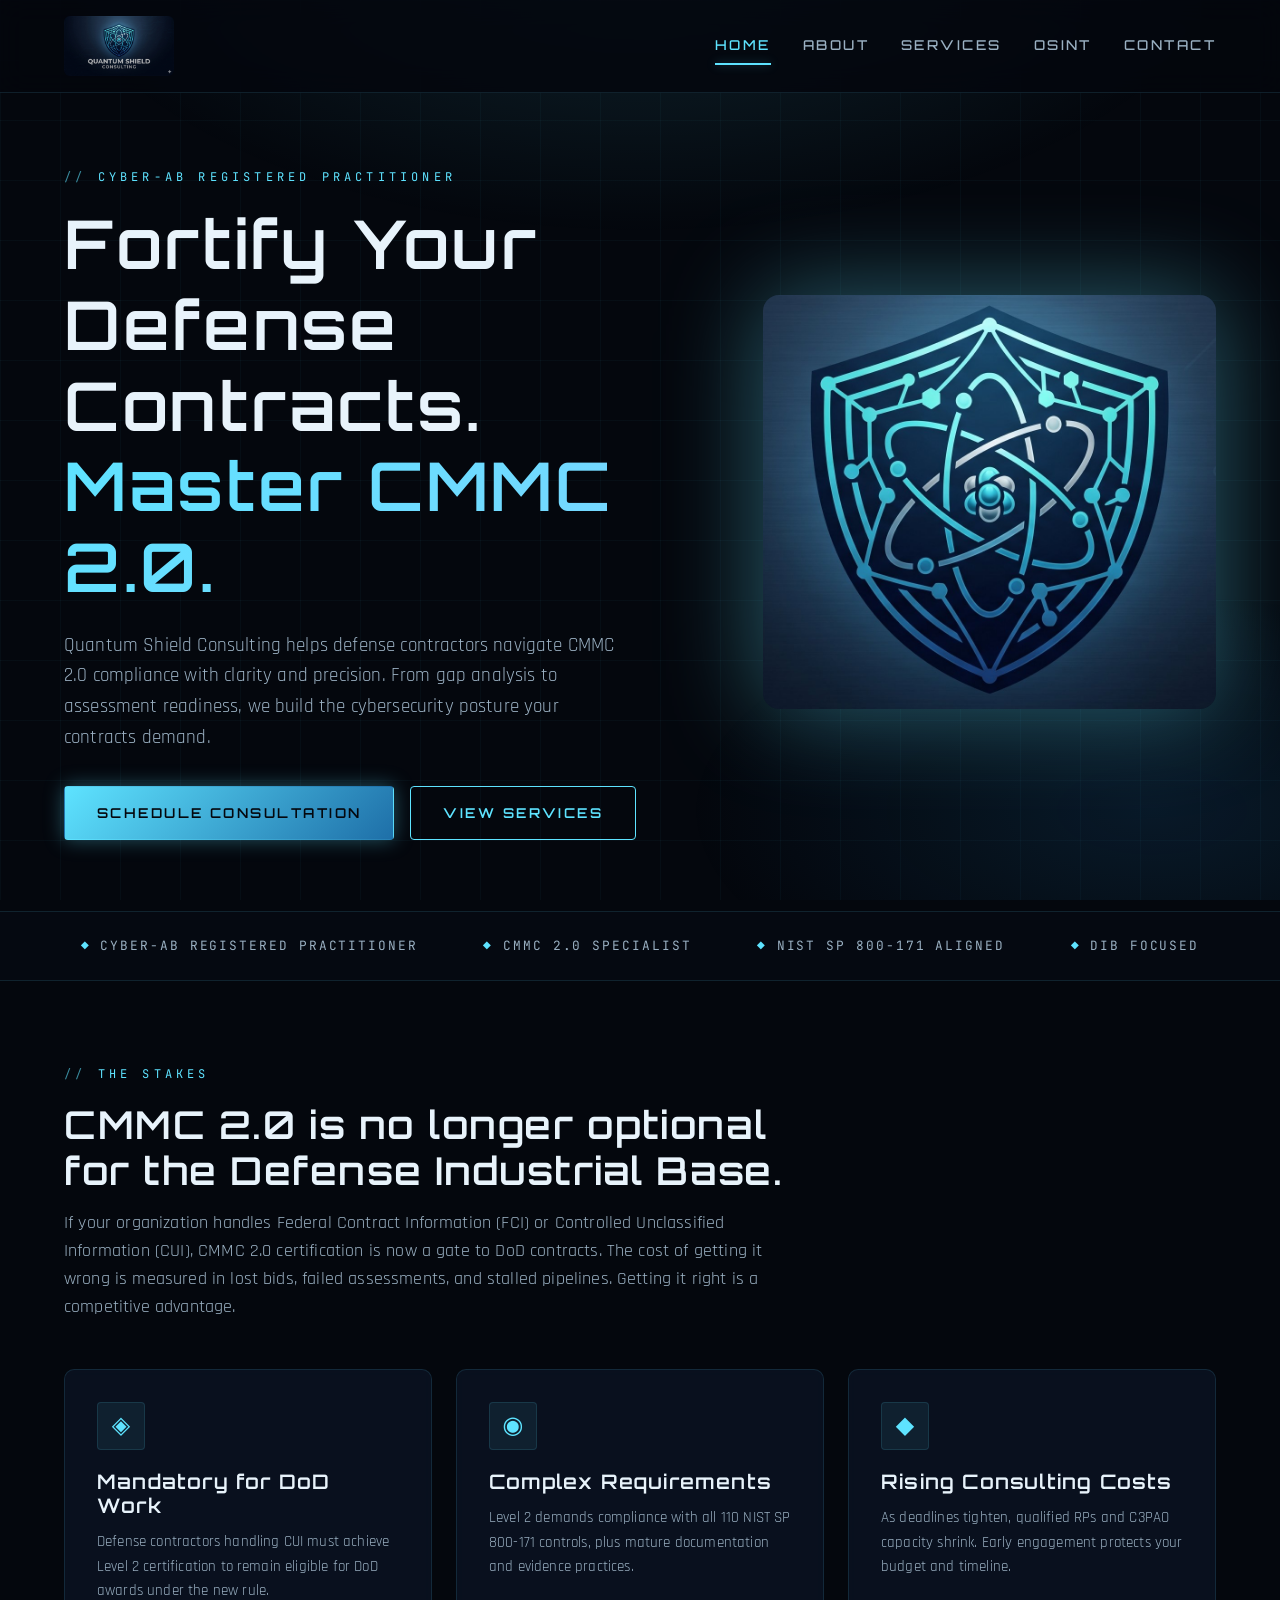
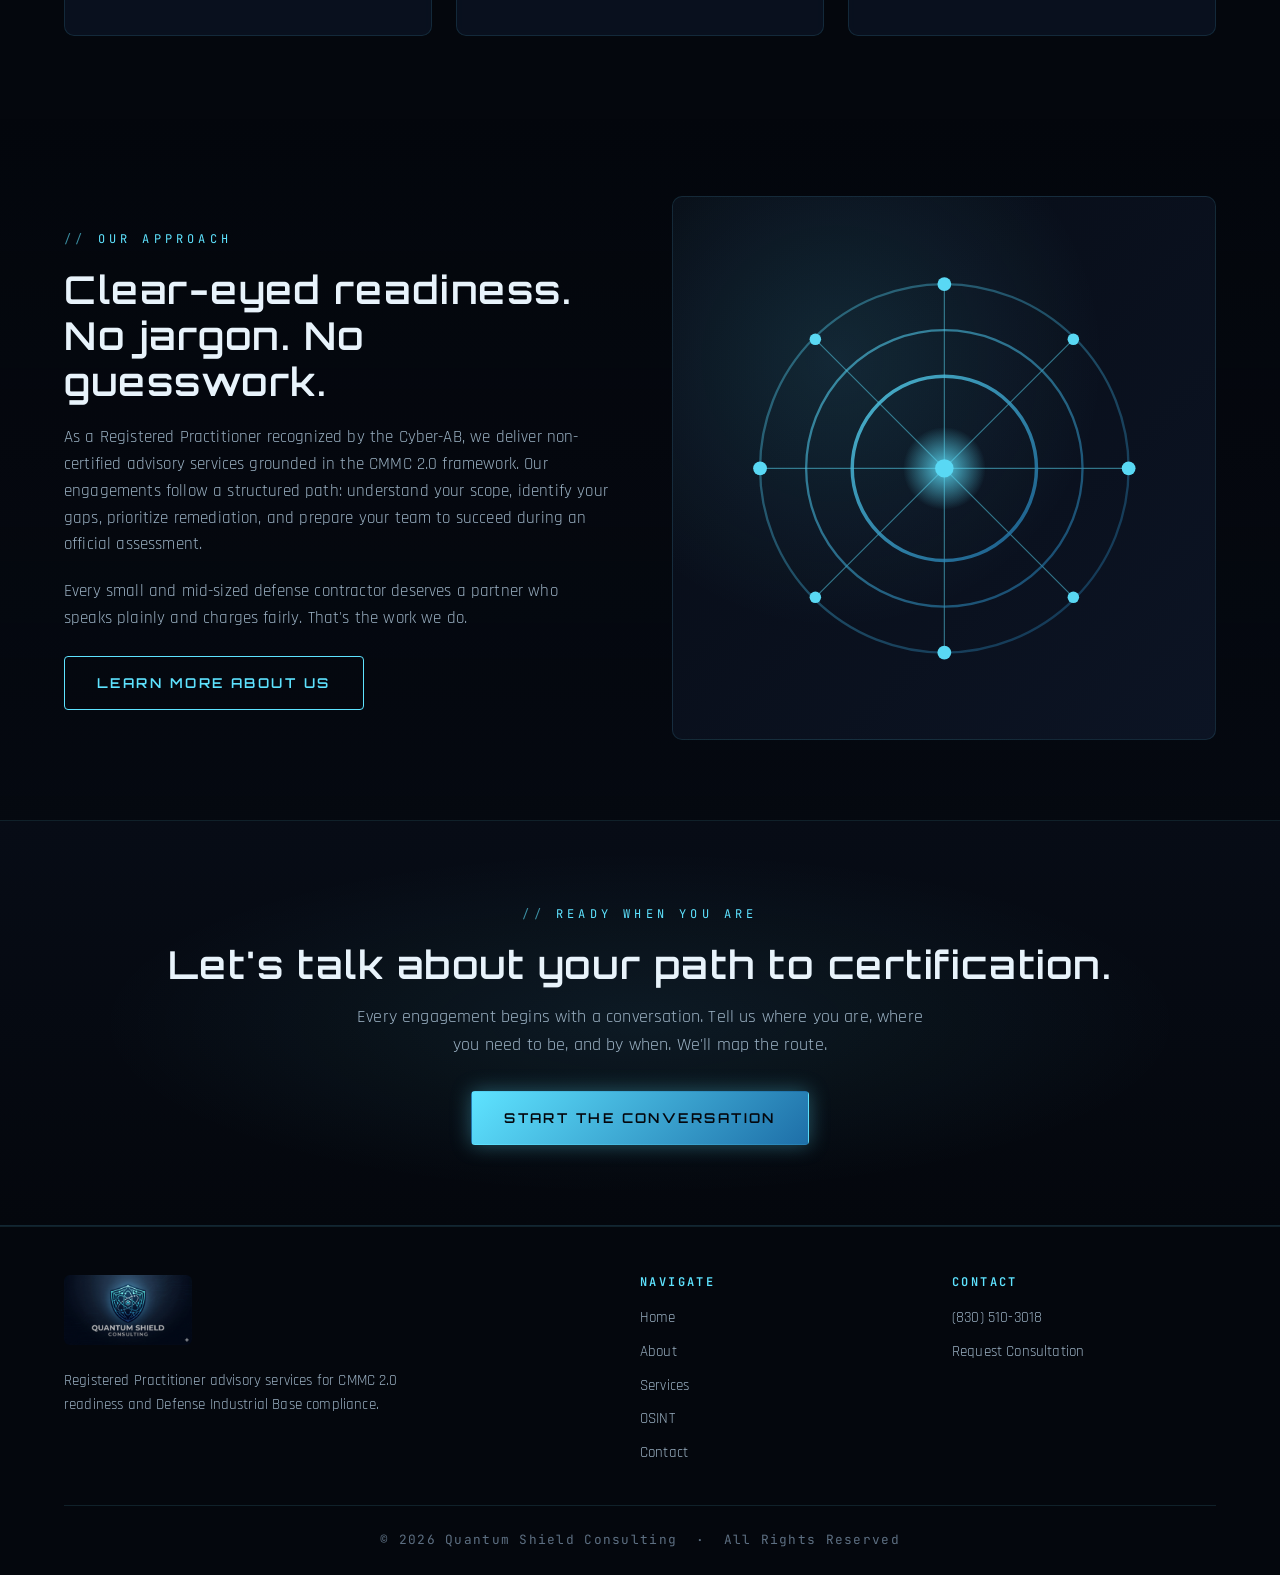
==== commit 609c6e05: "Update site: OSINT nav on all pages, pricing to Inquire for Pricing, fix contact form" ====
--- a/quantum-shield-website 2/index.html
+++ b/quantum-shield-website 2/index.html
@@ -18,7 +18,7 @@
     <a href="index.html" class="brand">
       <img src="assets/logo.png" alt="Quantum Shield Consulting" class="brand-logo">
     </a>
-    <button class="nav-toggle" aria-label="Toggle menu" onclick="document.getElementById('nav-menu').classList.toggle('open')">☰</button>
+    <button class="nav-toggle" aria-label="Toggle menu" onclick="document.getElementById('nav-menu').classList.toggle('open')">&#9776;</button>
     <nav>
       <ul id="nav-menu">
         <li><a href="index.html" class="active">Home</a></li>
@@ -86,17 +86,17 @@
 
       <div class="card-grid">
         <div class="card">
-          <div class="card-icon">◈</div>
+          <div class="card-icon">&#9672;</div>
           <h3>Mandatory for DoD Work</h3>
           <p>Defense contractors handling CUI must achieve Level 2 certification to remain eligible for DoD awards under the new rule.</p>
         </div>
         <div class="card">
-          <div class="card-icon">◉</div>
+          <div class="card-icon">&#9673;</div>
           <h3>Complex Requirements</h3>
           <p>Level 2 demands compliance with all 110 NIST SP 800-171 controls, plus mature documentation and evidence practices.</p>
         </div>
         <div class="card">
-          <div class="card-icon">◆</div>
+          <div class="card-icon">&#9670;</div>
           <h3>Rising Consulting Costs</h3>
           <p>As deadlines tighten, qualified RPs and C3PAO capacity shrink. Early engagement protects your budget and timeline.</p>
         </div>
@@ -136,16 +136,12 @@
                 <stop offset="100%" stop-color="#5ee3ff" stop-opacity="0"/>
               </radialGradient>
             </defs>
-
-            <!-- Static cross lines with subtle pulse -->
             <g class="cross-lines" stroke="#5ee3ff" stroke-width="0.5" opacity="0.5">
               <line x1="100" y1="20" x2="100" y2="180"/>
               <line x1="20" y1="100" x2="180" y2="100"/>
               <line x1="44" y1="44" x2="156" y2="156"/>
               <line x1="156" y1="44" x2="44" y2="156"/>
             </g>
-
-            <!-- Outer ring (rotates slowly clockwise) -->
             <g class="ring ring-outer">
               <circle cx="100" cy="100" r="80" fill="none" stroke="url(#g1)" stroke-width="1" opacity="0.4"/>
               <circle class="dot dot-1" cx="100" cy="20" r="3" fill="#5ee3ff"/>
@@ -153,8 +149,6 @@
               <circle class="dot dot-3" cx="100" cy="180" r="3" fill="#5ee3ff"/>
               <circle class="dot dot-4" cx="20" cy="100" r="3" fill="#5ee3ff"/>
             </g>
-
-            <!-- Middle ring (rotates faster counter-clockwise) -->
             <g class="ring ring-middle">
               <circle cx="100" cy="100" r="60" fill="none" stroke="url(#g1)" stroke-width="1" opacity="0.6"/>
               <circle class="dot dot-5" cx="156" cy="44" r="2.5" fill="#5ee3ff"/>
@@ -162,13 +156,9 @@
               <circle class="dot dot-7" cx="44" cy="156" r="2.5" fill="#5ee3ff"/>
               <circle class="dot dot-8" cx="44" cy="44" r="2.5" fill="#5ee3ff"/>
             </g>
-
-            <!-- Inner ring (rotates fastest clockwise) -->
             <g class="ring ring-inner">
               <circle cx="100" cy="100" r="40" fill="none" stroke="url(#g1)" stroke-width="1.5" opacity="0.8"/>
             </g>
-
-            <!-- Center glow + core dot -->
             <circle class="center-glow" cx="100" cy="100" r="18" fill="url(#centerGlow)"/>
             <circle class="center-dot" cx="100" cy="100" r="4" fill="#5ee3ff"/>
           </svg>
@@ -207,6 +197,7 @@
           <li><a href="index.html">Home</a></li>
           <li><a href="about.html">About</a></li>
           <li><a href="services.html">Services</a></li>
+          <li><a href="osint.html">OSINT</a></li>
           <li><a href="contact.html">Contact</a></li>
         </ul>
       </div>
@@ -219,17 +210,15 @@
       </div>
     </div>
     <div class="footer-bottom">
-      © 2026 Quantum Shield Consulting &nbsp;·&nbsp; All Rights Reserved
+      &copy; 2026 Quantum Shield Consulting &nbsp;&middot;&nbsp; All Rights Reserved
     </div>
   </div>
 </footer>
 
 <script>
-  // 3D tilt effect on the orbital visual
   document.querySelectorAll('.orbital-container').forEach(container => {
     const svg = container.querySelector('.orbital-svg');
     if (!svg) return;
-
     container.addEventListener('mousemove', (e) => {
       const rect = container.getBoundingClientRect();
       const x = e.clientX - rect.left;
@@ -240,7 +229,6 @@
       const rotateY = ((x - centerX) / centerX) * 12;
       svg.style.transform = `perspective(900px) rotateX(${rotateX}deg) rotateY(${rotateY}deg) scale(1.02)`;
     });
-
     container.addEventListener('mouseleave', () => {
       svg.style.transform = 'perspective(900px) rotateX(0deg) rotateY(0deg) scale(1)';
     });
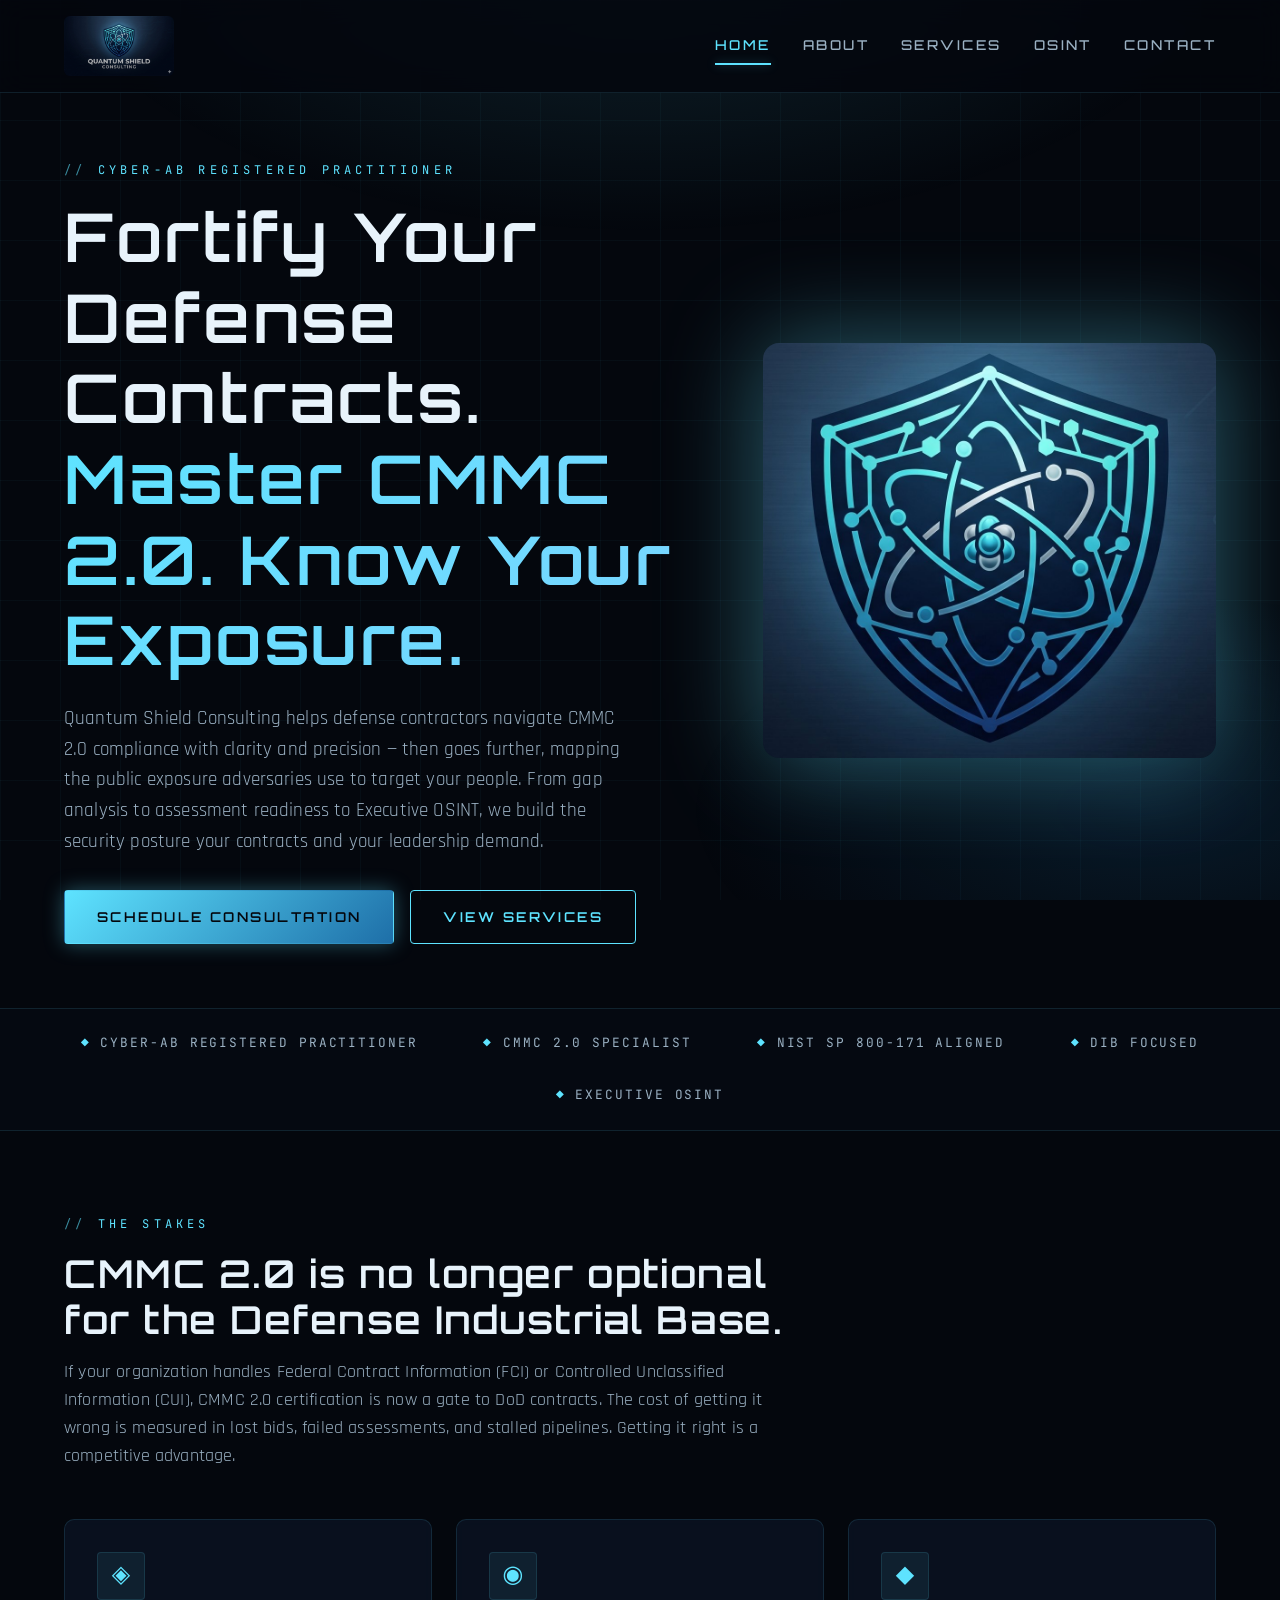
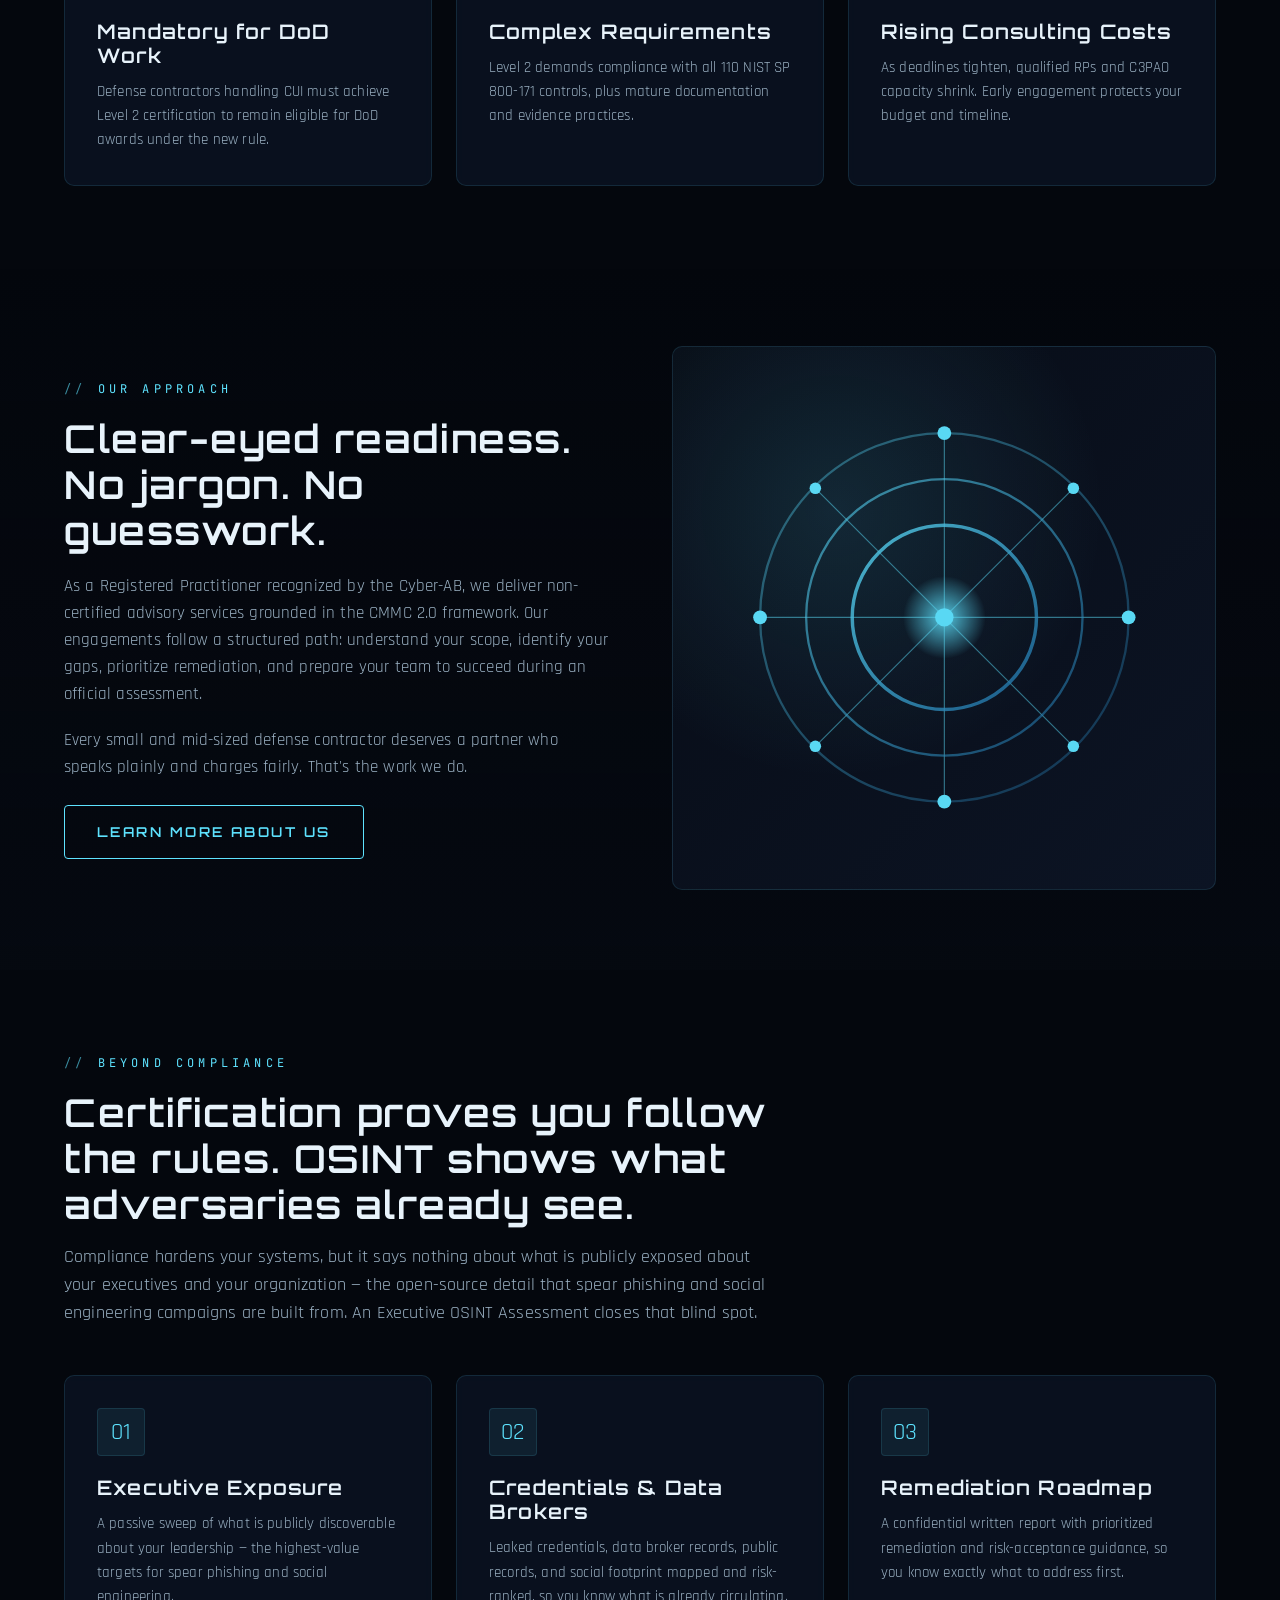
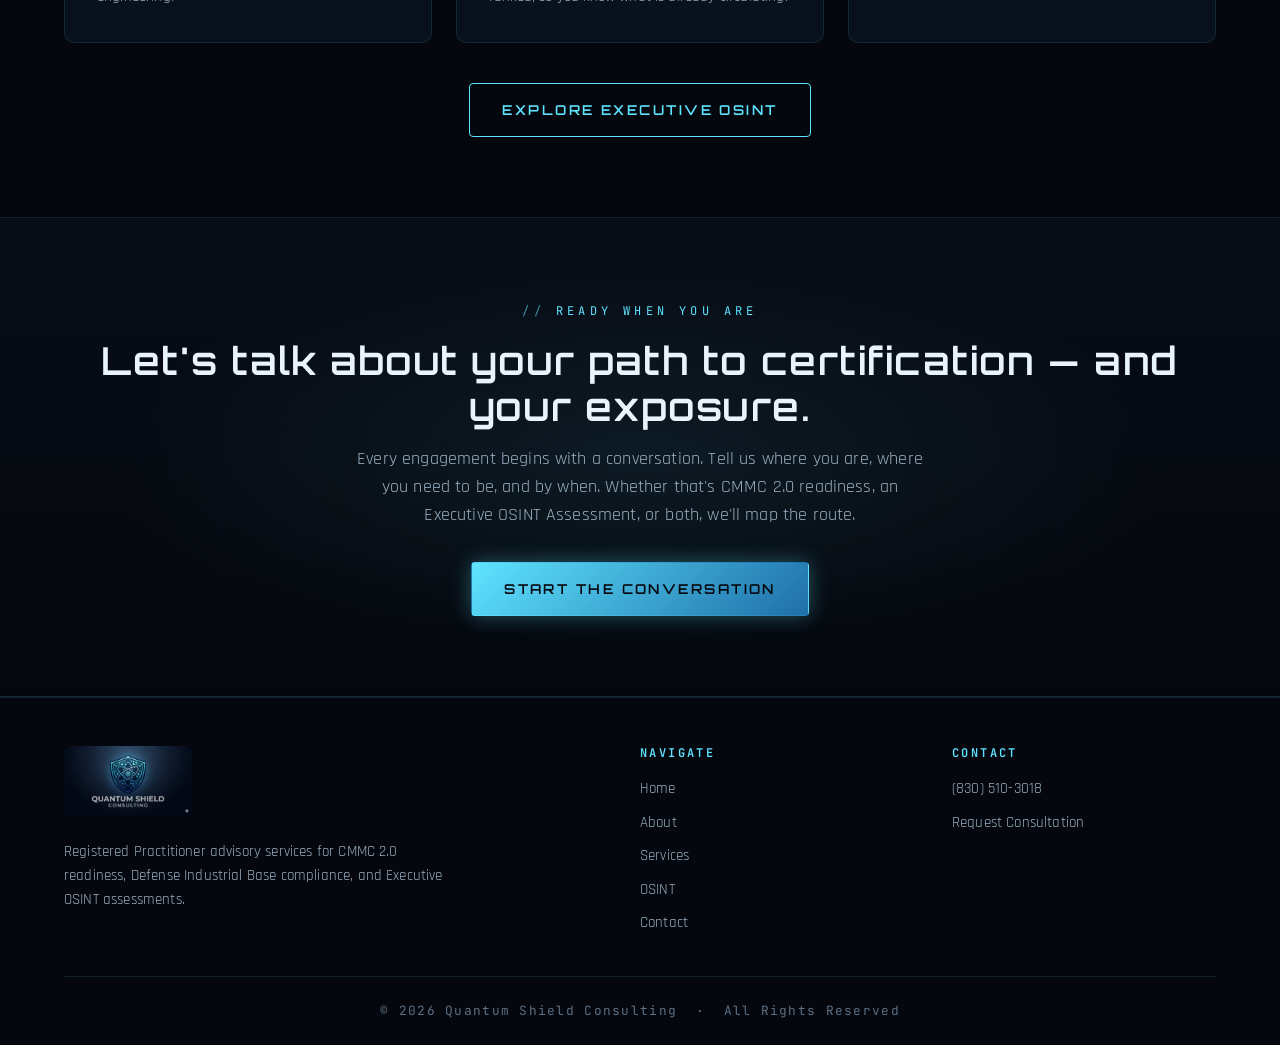
==== commit 497136e8: "Give Executive OSINT equal billing on the homepage The homepage sold CMMC 2.0 exclusively, so the se" ====
--- a/quantum-shield-website 2/index.html
+++ b/quantum-shield-website 2/index.html
@@ -3,8 +3,8 @@
 <head>
 <meta charset="UTF-8">
 <meta name="viewport" content="width=device-width, initial-scale=1.0">
-<title>Quantum Shield Consulting — CMMC 2.0 Readiness & Compliance</title>
-<meta name="description" content="Quantum Shield Consulting is a Cyber-AB Registered Practitioner (RP) firm helping defense contractors prepare for CMMC 2.0 certification.">
+<title>Quantum Shield Consulting — CMMC 2.0 Readiness & Executive OSINT</title>
+<meta name="description" content="Quantum Shield Consulting is a Cyber-AB Registered Practitioner (RP) firm helping defense contractors prepare for CMMC 2.0 certification and understand their public exposure through Executive OSINT Assessments.">
 <link rel="icon" type="image/png" href="assets/logo.png">
 <link rel="preconnect" href="https://fonts.googleapis.com">
 <link rel="preconnect" href="https://fonts.gstatic.com" crossorigin>
@@ -41,12 +41,14 @@
           <span class="eyebrow fade-up">Cyber-AB Registered Practitioner</span>
           <h1 class="fade-up delay-1">
             Fortify Your Defense Contracts.
-            <span class="accent">Master CMMC 2.0.</span>
+            <span class="accent">Master CMMC 2.0. Know Your Exposure.</span>
           </h1>
           <p class="hero-sub fade-up delay-2">
             Quantum Shield Consulting helps defense contractors navigate CMMC 2.0
-            compliance with clarity and precision. From gap analysis to assessment
-            readiness, we build the cybersecurity posture your contracts demand.
+            compliance with clarity and precision &mdash; then goes further, mapping the
+            public exposure adversaries use to target your people. From gap analysis to
+            assessment readiness to Executive OSINT, we build the security posture your
+            contracts and your leadership demand.
           </p>
           <div class="hero-ctas fade-up delay-3">
             <a href="contact.html" class="btn btn-primary">Schedule Consultation</a>
@@ -67,6 +69,7 @@
       <div class="credential-item">CMMC 2.0 Specialist</div>
       <div class="credential-item">NIST SP 800-171 Aligned</div>
       <div class="credential-item">DIB Focused</div>
+      <div class="credential-item">Executive OSINT</div>
     </div>
   </div>
 
@@ -167,14 +170,53 @@
     </div>
   </section>
 
+  <!-- EXECUTIVE OSINT -->
+  <section>
+    <div class="container">
+      <div class="section-header">
+        <span class="eyebrow">Beyond Compliance</span>
+        <h2>Certification proves you follow the rules. OSINT shows what adversaries already see.</h2>
+        <p>
+          Compliance hardens your systems, but it says nothing about what is publicly
+          exposed about your executives and your organization &mdash; the open-source detail
+          that spear phishing and social engineering campaigns are built from. An
+          Executive OSINT Assessment closes that blind spot.
+        </p>
+      </div>
+
+      <div class="card-grid">
+        <div class="card">
+          <div class="card-icon">01</div>
+          <h3>Executive Exposure</h3>
+          <p>A passive sweep of what is publicly discoverable about your leadership &mdash; the highest-value targets for spear phishing and social engineering.</p>
+        </div>
+        <div class="card">
+          <div class="card-icon">02</div>
+          <h3>Credentials &amp; Data Brokers</h3>
+          <p>Leaked credentials, data broker records, public records, and social footprint mapped and risk-ranked, so you know what is already circulating.</p>
+        </div>
+        <div class="card">
+          <div class="card-icon">03</div>
+          <h3>Remediation Roadmap</h3>
+          <p>A confidential written report with prioritized remediation and risk-acceptance guidance, so you know exactly what to address first.</p>
+        </div>
+      </div>
+
+      <div style="text-align: center; margin-top: 2.5rem;">
+        <a href="osint.html" class="btn btn-outline">Explore Executive OSINT</a>
+      </div>
+    </div>
+  </section>
+
   <!-- CTA -->
   <section class="cta-section">
     <div class="container">
       <span class="eyebrow">Ready When You Are</span>
-      <h2>Let's talk about your path to certification.</h2>
+      <h2>Let's talk about your path to certification &mdash; and your exposure.</h2>
       <p>
         Every engagement begins with a conversation. Tell us where you are, where you
-        need to be, and by when. We'll map the route.
+        need to be, and by when. Whether that's CMMC 2.0 readiness, an Executive OSINT
+        Assessment, or both, we'll map the route.
       </p>
       <a href="contact.html" class="btn btn-primary">Start the Conversation</a>
     </div>
@@ -189,7 +231,7 @@
         <a href="index.html" class="brand">
           <img src="assets/logo.png" alt="Quantum Shield Consulting" class="footer-logo">
         </a>
-        <p>Registered Practitioner advisory services for CMMC 2.0 readiness and Defense Industrial Base compliance.</p>
+        <p>Registered Practitioner advisory services for CMMC 2.0 readiness, Defense Industrial Base compliance, and Executive OSINT assessments.</p>
       </div>
       <div>
         <h4>Navigate</h4>
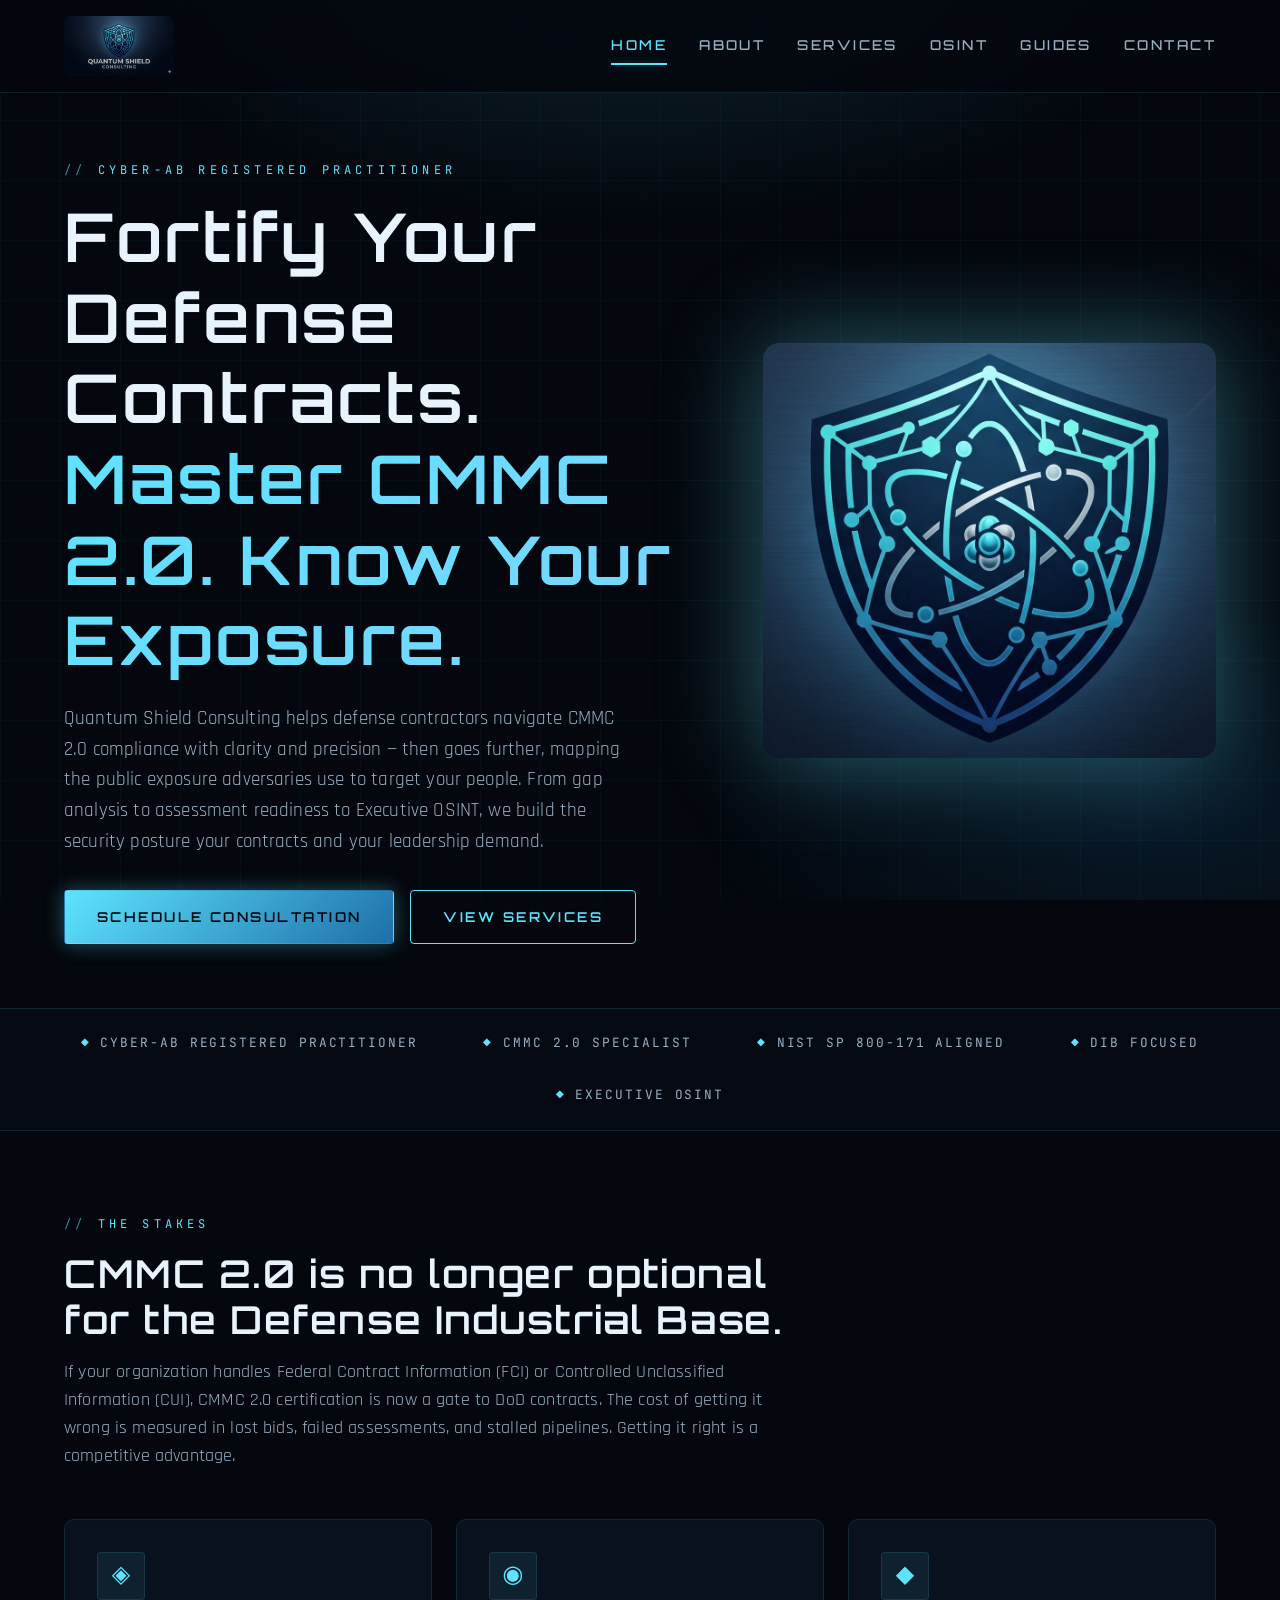
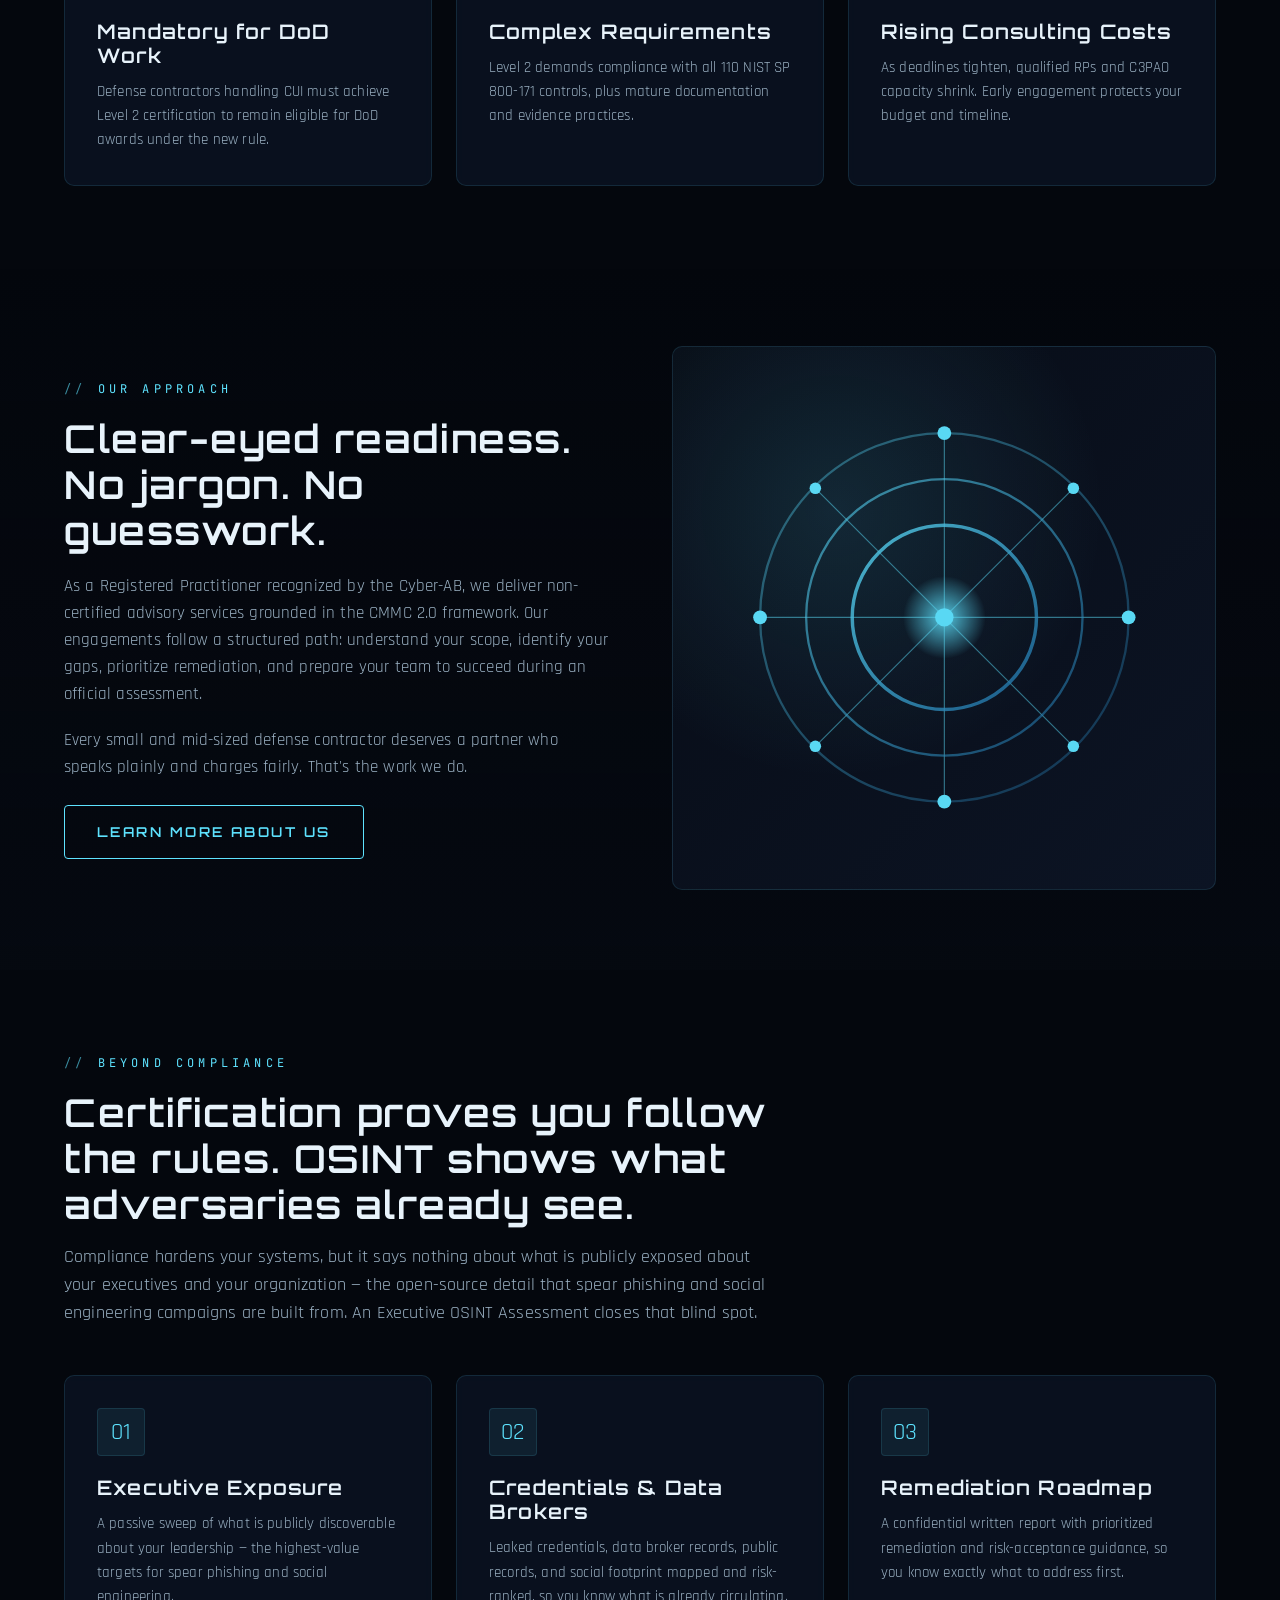
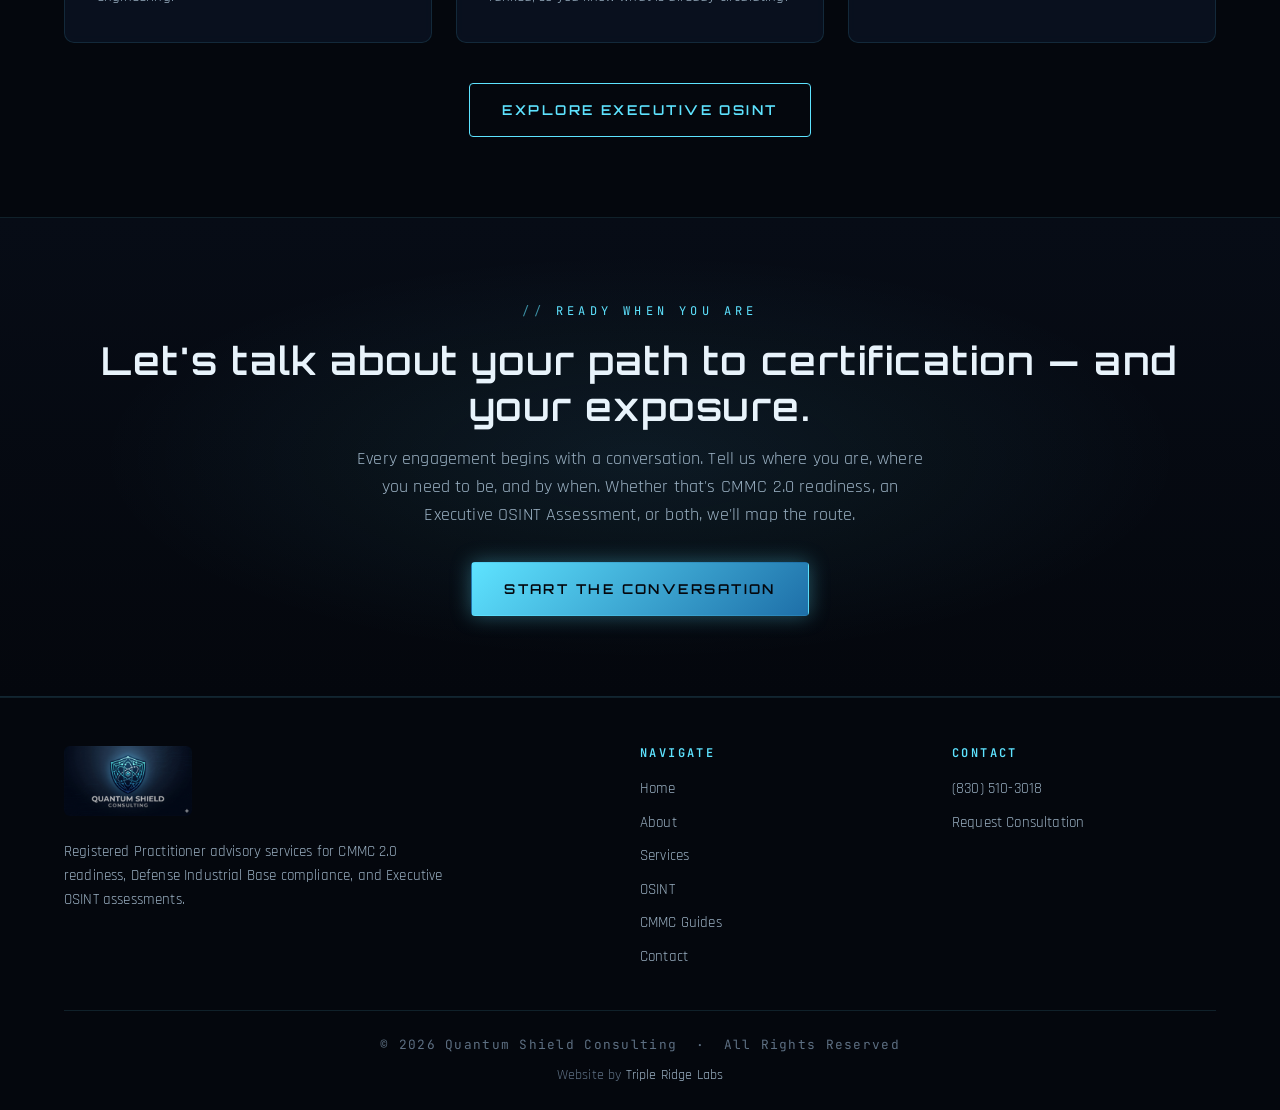
==== commit 9f6400f3: "SEO pass: CMMC guides, social previews, structured data - Add three CMMC guide pages (levels, rollou" ====
--- a/quantum-shield-website 2/index.html
+++ b/quantum-shield-website 2/index.html
@@ -4,12 +4,24 @@
 <meta charset="UTF-8">
 <meta name="viewport" content="width=device-width, initial-scale=1.0">
 <title>Quantum Shield Consulting — CMMC 2.0 Readiness & Executive OSINT</title>
-<meta name="description" content="Quantum Shield Consulting is a Cyber-AB Registered Practitioner (RP) firm helping defense contractors prepare for CMMC 2.0 certification and understand their public exposure through Executive OSINT Assessments.">
+<meta name="description" content="Cyber-AB Registered Practitioner helping defense contractors prepare for CMMC 2.0 Level 1 and Level 2, plus Executive OSINT assessments of leadership exposure.">
+<link rel="canonical" href="https://quantum-shield-consulting.com/">
+<meta property="og:type" content="website">
+<meta property="og:site_name" content="Quantum Shield Consulting">
+<meta property="og:title" content="Quantum Shield Consulting — CMMC 2.0 Readiness &amp; Executive OSINT">
+<meta property="og:description" content="Cyber-AB Registered Practitioner helping defense contractors prepare for CMMC 2.0 Level 1 and Level 2, plus Executive OSINT assessments of leadership exposure.">
+<meta property="og:url" content="https://quantum-shield-consulting.com/">
+<meta property="og:image" content="https://quantum-shield-consulting.com/assets/og-image.jpg">
+<meta property="og:image:width" content="1200">
+<meta property="og:image:height" content="630">
+<meta name="twitter:card" content="summary_large_image">
+<meta name="twitter:image" content="https://quantum-shield-consulting.com/assets/og-image.jpg">
 <link rel="icon" type="image/png" href="assets/logo.png">
 <link rel="preconnect" href="https://fonts.googleapis.com">
 <link rel="preconnect" href="https://fonts.gstatic.com" crossorigin>
 <link href="https://fonts.googleapis.com/css2?family=Orbitron:wght@500;600;700;800&family=Rajdhani:wght@400;500;600;700&family=JetBrains+Mono:wght@400;500&display=swap" rel="stylesheet">
-<link rel="stylesheet" href="styles.css">
+<link rel="stylesheet" href="styles.css?v=2">
+<script type="application/ld+json">{"@context":"https://schema.org","@type":"ProfessionalService","@id":"https://quantum-shield-consulting.com/#business","name":"Quantum Shield Consulting","url":"https://quantum-shield-consulting.com/","logo":"https://quantum-shield-consulting.com/assets/logo.png","image":"https://quantum-shield-consulting.com/assets/og-image.jpg","telephone":"+1-830-510-3018","description":"Cyber-AB Registered Practitioner firm providing non-certified CMMC 2.0 advisory services to defense contractors, plus Executive OSINT assessments.","knowsAbout":["CMMC 2.0","NIST SP 800-171","System Security Plans","POA&M","Defense Industrial Base compliance","OSINT","Social engineering defense"],"makesOffer":[{"@type":"Offer","itemOffered":{"@type":"Service","name":"CMMC Readiness & Gap Assessment","url":"https://quantum-shield-consulting.com/services"}},{"@type":"Offer","itemOffered":{"@type":"Service","name":"System Security Plan (SSP) authoring","url":"https://quantum-shield-consulting.com/services"}},{"@type":"Offer","itemOffered":{"@type":"Service","name":"Executive OSINT Assessment","url":"https://quantum-shield-consulting.com/osint"}}]}</script>
 </head>
 <body>
 
@@ -25,6 +37,7 @@
         <li><a href="about.html">About</a></li>
         <li><a href="services.html">Services</a></li>
         <li><a href="osint.html">OSINT</a></li>
+        <li><a href="cmmc-guides.html">Guides</a></li>
         <li><a href="contact.html">Contact</a></li>
       </ul>
     </nav>
@@ -240,6 +253,7 @@
           <li><a href="about.html">About</a></li>
           <li><a href="services.html">Services</a></li>
           <li><a href="osint.html">OSINT</a></li>
+          <li><a href="cmmc-guides.html">CMMC Guides</a></li>
           <li><a href="contact.html">Contact</a></li>
         </ul>
       </div>
@@ -254,6 +268,7 @@
     <div class="footer-bottom">
       &copy; 2026 Quantum Shield Consulting &nbsp;&middot;&nbsp; All Rights Reserved
     </div>
+    <div class="site-credit">Website by <a href="https://tripleridgelabs.com/" rel="noopener">Triple Ridge Labs</a></div>
   </div>
 </footer>
 
--- a/quantum-shield-website 2/styles.css
+++ b/quantum-shield-website 2/styles.css
@@ -892,3 +892,38 @@
 .fade-up.delay-1 { animation-delay: 0.15s; }
 .fade-up.delay-2 { animation-delay: 0.3s; }
 .fade-up.delay-3 { animation-delay: 0.45s; }
+
+/* ---------- CMMC guides (added Nov 2026) ---------- */
+.guide { max-width: 800px; margin: 0 auto; font-size: 1.12rem; line-height: 1.75; color: var(--text-secondary); }
+.guide h2 { font-family: var(--font-display); font-size: 1.45rem; color: var(--text-primary); margin: 2.4rem 0 .8rem; letter-spacing: .02em; }
+.guide h3 { color: var(--text-primary); }
+.guide p { margin: 0 0 1rem; }
+.guide ul, .guide ol { margin: 0 0 1.25rem; padding-left: 1.3rem; }
+.guide li { margin-bottom: .55rem; }
+.guide strong { color: var(--text-primary); }
+.guide a { color: var(--accent); }
+.guide-callout { margin: 0 0 2rem; padding: 1.25rem 1.4rem; background: var(--bg-panel); border: 1px solid var(--border-strong); border-left: 4px solid var(--accent); border-radius: var(--radius); box-shadow: var(--shadow-glow); }
+.guide-table-wrap { overflow-x: auto; margin: 0 0 1rem; border: 1px solid var(--border-subtle); border-radius: var(--radius); }
+.guide-table { width: 100%; border-collapse: collapse; min-width: 560px; font-size: 1rem; }
+.guide-table th, .guide-table td { text-align: left; padding: .7rem .9rem; border-bottom: 1px solid var(--border-subtle); }
+.guide-table th { font-family: var(--font-mono); font-size: .78rem; letter-spacing: .08em; text-transform: uppercase; color: var(--accent); background: rgba(94, 227, 255, .05); }
+.guide-table td:first-child { color: var(--text-primary); font-weight: 600; white-space: nowrap; }
+.guide-timeline { display: grid; gap: .9rem; margin: 0 0 1.25rem; }
+.guide-step { padding: 1rem 1.2rem; background: var(--bg-panel); border: 1px solid var(--border-subtle); border-radius: var(--radius); }
+.guide-step.is-next { border-color: var(--accent); box-shadow: 0 0 30px rgba(94, 227, 255, .12); }
+.guide-step h3 { margin: .2rem 0 .3rem; font-size: 1.15rem; }
+.guide-step p { margin: 0; }
+.guide-date { font-family: var(--font-mono); font-size: .85rem; color: var(--accent); letter-spacing: .06em; }
+@media (min-width: 760px) { .guide-timeline { grid-template-columns: repeat(2, 1fr); } }
+.guide-note { margin-top: 2.5rem; padding-top: 1.2rem; border-top: 1px solid var(--border-subtle); font-size: .92rem; color: var(--text-muted); }
+.guide-related { margin-top: 2rem; padding: 1.25rem 1.4rem; background: var(--bg-panel); border: 1px solid var(--border-subtle); border-radius: var(--radius); }
+.guide-related h2 { margin-top: 0; font-size: 1.1rem; }
+.guide-related ul { margin: 0; }
+.guide-cards { margin-bottom: 1rem; }
+.guide-card { display: flex; flex-direction: column; text-decoration: none; color: inherit; transition: border-color .2s, transform .2s; }
+.guide-card:hover { transform: translateY(-3px); border-color: var(--accent); }
+.guide-card h3 { margin: .6rem 0 .5rem; }
+.guide-more { margin-top: auto; padding-top: 1rem; color: var(--accent); font-family: var(--font-mono); font-size: .85rem; }
+.site-credit { margin-top: .6rem; text-align: center; font-size: .85rem; color: var(--text-muted); }
+.site-credit a { color: var(--text-secondary); }
+.site-credit a:hover { color: var(--accent); }
